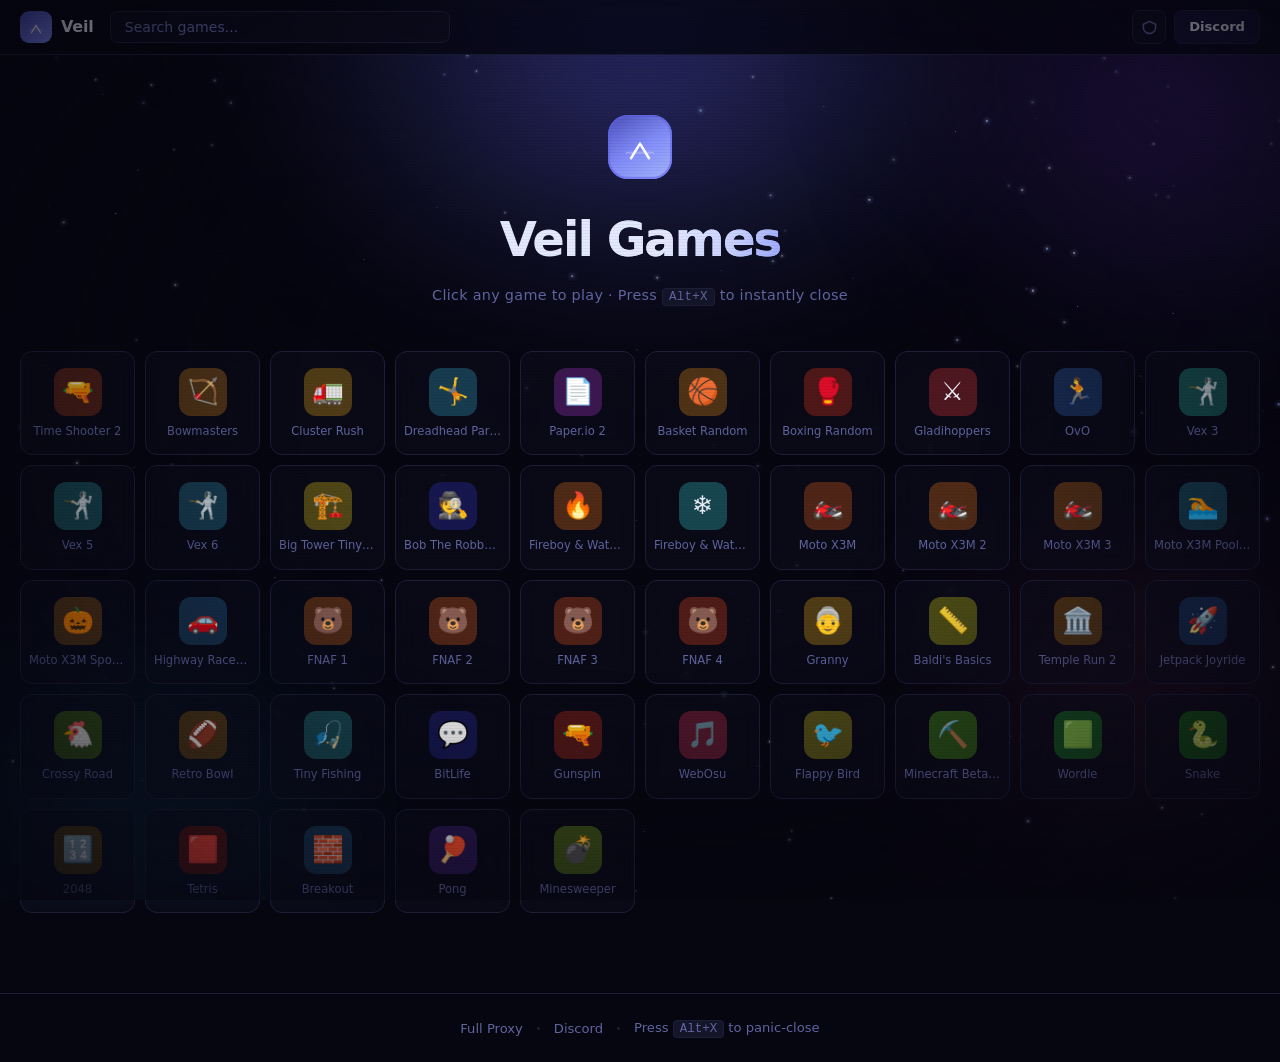
==== index.html @ da3154ef "Redesign UI to match non-static Veil aesthetic - 4-blob animated aurora background replacing simple " ====
<!DOCTYPE html>
<html lang="en">
<head>
  <meta charset="UTF-8" />
  <meta name="viewport" content="width=device-width, initial-scale=1.0" />
  <title>Veil</title>
  <link rel="icon" id="favicon" href="data:image/svg+xml,<svg xmlns='http://www.w3.org/2000/svg' viewBox='0 0 32 32'><rect width='32' height='32' rx='8' fill='%236366f1'/><line x1='4' y1='21' x2='28' y2='21' stroke='rgba(255,255,255,0.3)' stroke-width='1.5' stroke-linecap='round'/><path d='M8 26 L16 13 L24 26' stroke='white' stroke-width='2.2' stroke-linecap='round' stroke-linejoin='round'/></svg>" />
  <link rel="stylesheet" href="style.css" />
</head>
<body>

  <!-- Aurora background -->
  <div class="aurora" aria-hidden="true">
    <div class="aurora-blob b1"></div>
    <div class="aurora-blob b2"></div>
    <div class="aurora-blob b3"></div>
    <div class="aurora-blob b4"></div>
  </div>
  <canvas id="veil-stars" aria-hidden="true"></canvas>
  <div id="cursor-glow" aria-hidden="true"></div>

  <!-- Nav -->
  <nav id="nav">
    <div class="nav-inner">
      <a class="nav-logo" href="#">
        <div class="nav-logo-mark">
          <svg width="18" height="18" viewBox="0 0 32 32" fill="none">
            <line x1="4" y1="21" x2="28" y2="21" stroke="rgba(255,255,255,0.35)" stroke-width="1.5" stroke-linecap="round"/>
            <path d="M8 26 L16 13 L24 26" stroke="white" stroke-width="2.2" stroke-linecap="round" stroke-linejoin="round"/>
          </svg>
        </div>
        <span class="nav-wordmark">Veil</span>
      </a>
      <div class="nav-center">
        <input type="text" id="search" placeholder="Search games..." autocomplete="off" spellcheck="false" />
      </div>
      <div class="nav-right">
        <button class="nav-icon-btn" id="cloakBtn" title="Tab Cloak" aria-label="Tab Cloak">
          <svg width="15" height="15" viewBox="0 0 16 16" fill="none">
            <path d="M8 1.5L1.5 4.5v3.5C1.5 11.5 4.5 14 8 14.5 11.5 14 14.5 11.5 14.5 8V4.5L8 1.5z" stroke="currentColor" stroke-width="1.6" stroke-linejoin="round"/>
          </svg>
        </button>
        <a href="https://discord.gg/NScKEHkd6U" target="_blank" class="btn btn-sm">Discord</a>
      </div>
    </div>
  </nav>

  <!-- Cloak panel -->
  <div class="cloak-panel" id="cloakPanel" style="display:none">
    <div class="cloak-panel-header">
      <span class="cloak-panel-title">Tab Cloak</span>
    </div>
    <div class="cloak-options" id="cloakOptions"></div>
  </div>

  <!-- Hero -->
  <section class="hero">
    <div class="logo-wrap" aria-hidden="true">
      <div class="logo-mark">
        <svg class="logo-svg" viewBox="0 0 32 32" fill="none">
          <line x1="4" y1="21" x2="28" y2="21" stroke="rgba(255,255,255,0.28)" stroke-width="1.5" stroke-linecap="round"/>
          <path d="M8 26 L16 13 L24 26" stroke="white" stroke-width="2.2" stroke-linecap="round" stroke-linejoin="round"/>
        </svg>
      </div>
    </div>
    <h1>Veil <span class="gradient-text">Games</span></h1>
    <p class="subtitle">Click any game to play &middot; Press <kbd>Alt+X</kbd> to instantly close</p>
  </section>

  <!-- Games -->
  <main>
    <div class="game-grid" id="gameGrid"></div>
    <div class="no-results" id="noResults" style="display:none">No games found.</div>
  </main>

  <!-- Footer -->
  <footer class="site-footer">
    <div class="footer-inner">
      <a href="https://veilub.mooo.com" target="_blank">Full Proxy</a>
      <span class="footer-sep"></span>
      <a href="https://discord.gg/NScKEHkd6U" target="_blank">Discord</a>
      <span class="footer-sep"></span>
      <span>Press <kbd>Alt+X</kbd> to panic-close</span>
    </div>
  </footer>

  <!-- Game overlay -->
  <div class="game-overlay" id="gameOverlay">
    <div class="game-bar">
      <span class="game-bar-title" id="gameBarTitle">Game</span>
      <div class="game-bar-actions">
        <button id="fullscreenBtn" title="Fullscreen">
          <svg width="13" height="13" viewBox="0 0 14 14" fill="none">
            <path d="M1 4V1h3M10 1h3v3M13 10v3h-3M4 13H1v-3" stroke="currentColor" stroke-width="1.6" stroke-linecap="round" stroke-linejoin="round"/>
          </svg>
        </button>
        <button id="closeGame" title="Close">
          <svg width="13" height="13" viewBox="0 0 14 14" fill="none">
            <path d="M1 1l12 12M13 1L1 13" stroke="currentColor" stroke-width="1.6" stroke-linecap="round"/>
          </svg>
        </button>
      </div>
    </div>
    <iframe id="gameFrame" sandbox="allow-scripts allow-same-origin allow-forms allow-pointer-lock allow-popups" allowfullscreen></iframe>
  </div>

  <script src="stars.js"></script>
  <script src="app.js"></script>
</body>
</html>
---- style.css ----
@property --border-angle {
  syntax: "<angle>";
  inherits: false;
  initial-value: 0deg;
}

*, *::before, *::after { box-sizing: border-box; margin: 0; padding: 0; }

:root {
  --bg:             #060610;
  --surface:        #0e0e1e;
  --surface2:       #15152a;
  --border:         #1e1e38;
  --text:           #ecedf8;
  --muted:          #6264a0;
  --accent:         #6366f1;
  --accent-light:   #818cf8;
  --accent-lighter: #a5b4fc;
  --aurora-2:       #7c3aed;
  --aurora-3:       #0ea5e9;
  --aurora-4:       #ec4899;
  --radius:         12px;
}

html { height: 100%; }

body {
  min-height: 100%;
  background: var(--bg);
  color: var(--text);
  font-family: ui-rounded, -apple-system, BlinkMacSystemFont, "Segoe UI", system-ui, sans-serif;
  font-size: 16px;
  line-height: 1.5;
  -webkit-font-smoothing: antialiased;
  overflow-x: hidden;
}

/* Cinematic vignette */
body::before {
  content: '';
  position: fixed;
  inset: 0;
  background: radial-gradient(ellipse at 50% 45%, transparent 38%, rgba(6,6,16,0.82) 100%);
  pointer-events: none;
  z-index: 998;
}

/* CRT scanlines */
body::after {
  content: '';
  position: fixed;
  inset: 0;
  background: repeating-linear-gradient(
    0deg,
    rgba(0,0,0,0.045) 0px,
    rgba(0,0,0,0.045) 1px,
    transparent 1px,
    transparent 3px
  );
  pointer-events: none;
  z-index: 999;
}

/* ── Aurora background ── */
.aurora {
  position: fixed;
  inset: 0;
  overflow: hidden;
  pointer-events: none;
  z-index: -1;
}

.aurora-blob { position: absolute; border-radius: 50%; filter: blur(90px); }

.b1 {
  width: 820px; height: 660px;
  background: radial-gradient(ellipse, color-mix(in srgb, var(--accent) 58%, transparent) 0%, transparent 65%);
  top: -340px; left: calc(50% - 410px);
  animation: blob1 22s ease-in-out infinite;
}
.b2 {
  width: 620px; height: 500px;
  background: radial-gradient(ellipse, color-mix(in srgb, var(--aurora-2) 42%, transparent) 0%, transparent 65%);
  top: -170px; right: -230px;
  animation: blob2 30s ease-in-out infinite;
}
.b3 {
  width: 520px; height: 420px;
  background: radial-gradient(ellipse, color-mix(in srgb, var(--aurora-3) 26%, transparent) 0%, transparent 65%);
  bottom: -150px; left: -130px;
  animation: blob3 25s ease-in-out infinite;
}
.b4 {
  width: 450px; height: 340px;
  background: radial-gradient(ellipse, color-mix(in srgb, var(--aurora-4) 20%, transparent) 0%, transparent 65%);
  bottom: 5%; right: -90px;
  animation: blob4 19s ease-in-out infinite;
}

@keyframes blob1 {
  0%,100% { transform: translate(  0px,   0px) scale(1.00); }
  25%      { transform: translate(-50px,  65px) scale(1.07); }
  50%      { transform: translate( 65px,  20px) scale(0.95); }
  75%      { transform: translate(-28px, -52px) scale(1.05); }
}
@keyframes blob2 {
  0%,100% { transform: translate(  0px,   0px) scale(1.00); }
  33%      { transform: translate(-72px,  58px) scale(1.10); }
  66%      { transform: translate( 38px, -62px) scale(0.92); }
}
@keyframes blob3 {
  0%,100% { transform: translate(  0px,   0px) scale(1.00); }
  40%      { transform: translate( 62px, -52px) scale(1.14); }
  80%      { transform: translate(-42px,  38px) scale(0.89); }
}
@keyframes blob4 {
  0%,100% { transform: translate(  0px,   0px) scale(1.00); }
  30%      { transform: translate(-52px, -45px) scale(1.11); }
  70%      { transform: translate( 42px,  52px) scale(0.91); }
}

#veil-stars {
  position: fixed;
  inset: 0;
  pointer-events: none;
  z-index: 0;
}

#cursor-glow {
  position: fixed;
  width: 460px; height: 460px;
  margin-left: -230px; margin-top: -230px;
  border-radius: 50%;
  background: radial-gradient(
    circle,
    color-mix(in srgb, var(--accent) 20%, transparent) 0%,
    color-mix(in srgb, var(--accent) 8%,  transparent) 40%,
    transparent 65%
  );
  pointer-events: none;
  z-index: 2;
  will-change: left, top;
}

/* ── Nav ── */
nav {
  position: sticky;
  top: 0;
  z-index: 200;
  border-bottom: 1px solid var(--border);
  background: rgba(6, 6, 16, 0.80);
  backdrop-filter: blur(20px) saturate(1.4);
  -webkit-backdrop-filter: blur(20px) saturate(1.4);
}

.nav-inner {
  max-width: 1280px;
  margin: 0 auto;
  padding: 0 20px;
  height: 54px;
  display: flex;
  align-items: center;
  gap: 16px;
}

.nav-logo {
  display: flex;
  align-items: center;
  gap: 9px;
  text-decoration: none;
  flex-shrink: 0;
}

.nav-logo-mark {
  width: 32px; height: 32px;
  border-radius: 9px;
  background: linear-gradient(145deg, color-mix(in srgb, var(--accent) 80%, black), var(--accent-light));
  display: flex;
  align-items: center;
  justify-content: center;
  flex-shrink: 0;
}

.nav-wordmark {
  font-size: 1rem;
  font-weight: 700;
  letter-spacing: -0.01em;
  color: var(--text);
}

.nav-center { flex: 1; }

#search {
  width: 100%;
  max-width: 340px;
  background: rgba(14, 14, 30, 0.60);
  border: 1px solid var(--border);
  border-radius: 8px;
  padding: 7px 14px;
  color: var(--text);
  font-size: 0.88rem;
  font-family: inherit;
  outline: none;
  transition: border-color 0.2s, box-shadow 0.2s;
}

#search:focus {
  border-color: color-mix(in srgb, var(--accent) 50%, transparent);
  box-shadow: 0 0 0 3px color-mix(in srgb, var(--accent) 12%, transparent);
}

#search::placeholder { color: var(--muted); }

.nav-right {
  display: flex;
  align-items: center;
  gap: 8px;
}

/* ── Buttons ── */
.btn {
  display: inline-flex;
  align-items: center;
  gap: 6px;
  padding: 7px 16px;
  border-radius: 8px;
  font-size: 0.85rem;
  font-weight: 600;
  text-decoration: none;
  transition: background 0.2s, border-color 0.2s;
  cursor: pointer;
  background: rgba(99, 102, 241, 0.10);
  color: var(--text);
  border: 1px solid var(--border);
  font-family: inherit;
}

.btn:hover {
  background: rgba(99, 102, 241, 0.20);
  border-color: color-mix(in srgb, var(--accent) 35%, transparent);
}

.btn-sm { padding: 6px 14px; font-size: 0.82rem; }

.nav-icon-btn {
  width: 34px; height: 34px;
  border-radius: 8px;
  background: rgba(14, 14, 30, 0.60);
  border: 1px solid var(--border);
  color: var(--muted);
  display: flex;
  align-items: center;
  justify-content: center;
  cursor: pointer;
  transition: color 0.15s, background 0.15s, border-color 0.15s;
}

.nav-icon-btn:hover {
  color: var(--text);
  background: rgba(99, 102, 241, 0.15);
  border-color: color-mix(in srgb, var(--accent) 35%, transparent);
}

/* ── Cloak panel ── */
.cloak-panel {
  position: fixed;
  top: 62px;
  right: 20px;
  z-index: 300;
  background: rgba(12, 12, 26, 0.97);
  border: 1px solid var(--border);
  border-radius: var(--radius);
  width: 240px;
  box-shadow: 0 16px 48px rgba(0,0,0,0.6), 0 0 0 1px rgba(255,255,255,0.04);
  backdrop-filter: blur(24px) saturate(1.4);
  -webkit-backdrop-filter: blur(24px) saturate(1.4);
  overflow: hidden;
}

.cloak-panel-header {
  padding: 12px 14px 10px;
  border-bottom: 1px solid var(--border);
}

.cloak-panel-title {
  font-size: 0.72rem;
  font-weight: 600;
  color: var(--muted);
  text-transform: uppercase;
  letter-spacing: 0.07em;
}

.cloak-options {
  display: flex;
  flex-direction: column;
  padding: 6px;
}

.cloak-opt {
  padding: 9px 10px;
  border-radius: 8px;
  cursor: pointer;
  font-size: 0.875rem;
  transition: background 0.12s;
  color: var(--text);
}

.cloak-opt:hover { background: rgba(255, 255, 255, 0.06); }

.cloak-opt.active {
  background: color-mix(in srgb, var(--accent) 14%, transparent);
  color: var(--accent-lighter);
}

/* ── Hero ── */
.hero {
  display: flex;
  flex-direction: column;
  align-items: center;
  text-align: center;
  padding: 60px 20px 44px;
  position: relative;
  z-index: 1;
}

.logo-wrap {
  position: relative;
  margin-bottom: 1.5rem;
  animation: logo-float 5s ease-in-out 1.2s infinite;
}

.logo-wrap::before,
.logo-wrap::after {
  content: '';
  position: absolute;
  inset: 0;
  border-radius: 20px;
  border: 2px solid rgba(99, 102, 241, 0.60);
  pointer-events: none;
  animation: ring-pulse 3s ease-out infinite;
}
.logo-wrap::after { animation-delay: 1.5s; }

@keyframes ring-pulse {
  0%   { transform: scale(1.0); opacity: 0.70; }
  75%  { transform: scale(3.2); opacity: 0.00; }
  100% { transform: scale(3.2); opacity: 0.00; }
}

.logo-mark {
  position: relative;
  z-index: 0;
  width: 64px; height: 64px;
  border-radius: 20px;
  background: linear-gradient(145deg, color-mix(in srgb, var(--accent) 80%, black), var(--accent-light), var(--accent-lighter));
  display: flex;
  align-items: center;
  justify-content: center;
  animation: logo-glow 4s ease-in-out 0.7s infinite, morph 9s ease-in-out 0.7s infinite;
}

.logo-svg { width: 36px; height: 36px; }

@keyframes morph {
  0%,100% { border-radius: 20px 28px 22px 16px / 16px 22px 28px 20px; }
  25%      { border-radius: 28px 16px 28px 24px / 24px 28px 18px 26px; }
  50%      { border-radius: 18px 26px 16px 28px / 28px 16px 26px 18px; }
  75%      { border-radius: 26px 18px 24px 22px / 22px 24px 20px 24px; }
}

@keyframes logo-float {
  0%,100% { transform: translateY(  0px); }
  50%      { transform: translateY(-9px); }
}

@keyframes logo-glow {
  0%,100% {
    box-shadow:
      0 0 0 1px color-mix(in srgb, var(--accent) 30%, transparent),
      0 0 48px  color-mix(in srgb, var(--accent) 55%, transparent),
      0 0 110px color-mix(in srgb, var(--accent) 22%, transparent);
  }
  50% {
    box-shadow:
      0 0 0 1px color-mix(in srgb, var(--accent) 55%, transparent),
      0 0 68px  color-mix(in srgb, var(--accent) 80%, transparent),
      0 0 140px color-mix(in srgb, var(--accent) 38%, transparent);
  }
}

.hero h1 {
  font-size: clamp(2rem, 5vw, 3rem);
  font-weight: 700;
  letter-spacing: -0.04em;
  background: linear-gradient(
    110deg,
    color-mix(in srgb, var(--accent-lighter) 30%, white) 15%,
    color-mix(in srgb, var(--accent-lighter) 60%, white) 30%,
    var(--accent-light) 50%,
    color-mix(in srgb, var(--accent-lighter) 60%, white) 70%,
    color-mix(in srgb, var(--accent-lighter) 30%, white) 85%
  );
  background-size: 250% auto;
  -webkit-background-clip: text;
  -webkit-text-fill-color: transparent;
  background-clip: text;
  animation: gradient-shimmer 5s linear 1s infinite;
  margin-bottom: 10px;
}

@keyframes gradient-shimmer { to { background-position: 250% center; } }

.gradient-text {
  background: inherit;
  -webkit-background-clip: inherit;
  background-clip: inherit;
  -webkit-text-fill-color: inherit;
}

.subtitle {
  color: var(--muted);
  font-size: 0.9rem;
  letter-spacing: 0.02em;
}

kbd {
  background: var(--surface2);
  border: 1px solid var(--border);
  border-radius: 4px;
  padding: 1px 6px;
  font-size: 0.78rem;
  font-family: monospace;
}

/* ── Game grid ── */
main {
  max-width: 1280px;
  margin: 0 auto;
  padding: 0 20px 80px;
  position: relative;
  z-index: 1;
}

.game-grid {
  display: grid;
  grid-template-columns: repeat(auto-fill, minmax(110px, 1fr));
  gap: 10px;
}

.game-tile {
  display: flex;
  flex-direction: column;
  align-items: center;
  gap: 0.45rem;
  padding: 16px 8px 14px;
  border-radius: var(--radius);
  border: 1px solid var(--border);
  background: rgba(14, 14, 30, 0.50);
  cursor: pointer;
  transition: background 0.15s, border-color 0.15s, transform 0.15s;
  backdrop-filter: blur(10px);
  -webkit-backdrop-filter: blur(10px);
  text-align: center;
}

.game-tile:hover {
  background: color-mix(in srgb, var(--accent) 10%, transparent);
  border-color: color-mix(in srgb, var(--accent) 30%, transparent);
  transform: translateY(-2px);
}

.game-tile:active { transform: translateY(0); }

.game-thumb {
  width: 48px; height: 48px;
  border-radius: 12px;
  display: flex;
  align-items: center;
  justify-content: center;
  font-size: 1.6rem;
  line-height: 1;
  flex-shrink: 0;
}

.game-label {
  font-size: 0.72rem;
  color: var(--muted);
  white-space: nowrap;
  overflow: hidden;
  text-overflow: ellipsis;
  width: 100%;
  text-align: center;
}

.no-results {
  text-align: center;
  color: var(--muted);
  padding: 60px 0;
  font-size: 0.95rem;
}

/* ── Footer ── */
.site-footer {
  border-top: 1px solid var(--border);
  padding: 24px 20px;
  position: relative;
  z-index: 1;
  background: rgba(6, 6, 16, 0.5);
}

.footer-inner {
  max-width: 1280px;
  margin: 0 auto;
  display: flex;
  align-items: center;
  gap: 14px;
  justify-content: center;
  font-size: 0.82rem;
  color: var(--muted);
}

.footer-inner a {
  color: var(--muted);
  text-decoration: none;
  transition: color 0.15s;
}
.footer-inner a:hover { color: var(--accent-lighter); }

.footer-sep {
  width: 3px; height: 3px;
  border-radius: 50%;
  background: var(--border);
  flex-shrink: 0;
}

/* ── Game overlay ── */
.game-overlay {
  position: fixed;
  inset: 0;
  z-index: 500;
  display: none;
  flex-direction: column;
  background: #000;
}

.game-overlay.open { display: flex; }

.game-bar {
  height: 46px;
  background: var(--surface);
  border-bottom: 1px solid var(--border);
  display: flex;
  align-items: center;
  justify-content: space-between;
  padding: 0 14px;
  flex-shrink: 0;
}

.game-bar-title {
  font-size: 0.875rem;
  font-weight: 600;
  color: var(--muted);
}

.game-bar-actions { display: flex; gap: 6px; }

.game-bar-actions button {
  background: var(--surface2);
  border: 1px solid var(--border);
  color: var(--muted);
  width: 32px; height: 32px;
  border-radius: 7px;
  cursor: pointer;
  display: flex;
  align-items: center;
  justify-content: center;
  transition: color 0.15s, background 0.15s, border-color 0.15s;
}

.game-bar-actions button:hover {
  color: var(--text);
  background: rgba(99, 102, 241, 0.18);
  border-color: color-mix(in srgb, var(--accent) 35%, transparent);
}

#gameFrame {
  flex: 1;
  border: none;
  width: 100%;
  background: #000;
}

/* ── Responsive ── */
@media (max-width: 600px) {
  .game-grid { grid-template-columns: repeat(auto-fill, minmax(88px, 1fr)); }
  .hero { padding: 44px 16px 32px; }
  .nav-wordmark { display: none; }
}
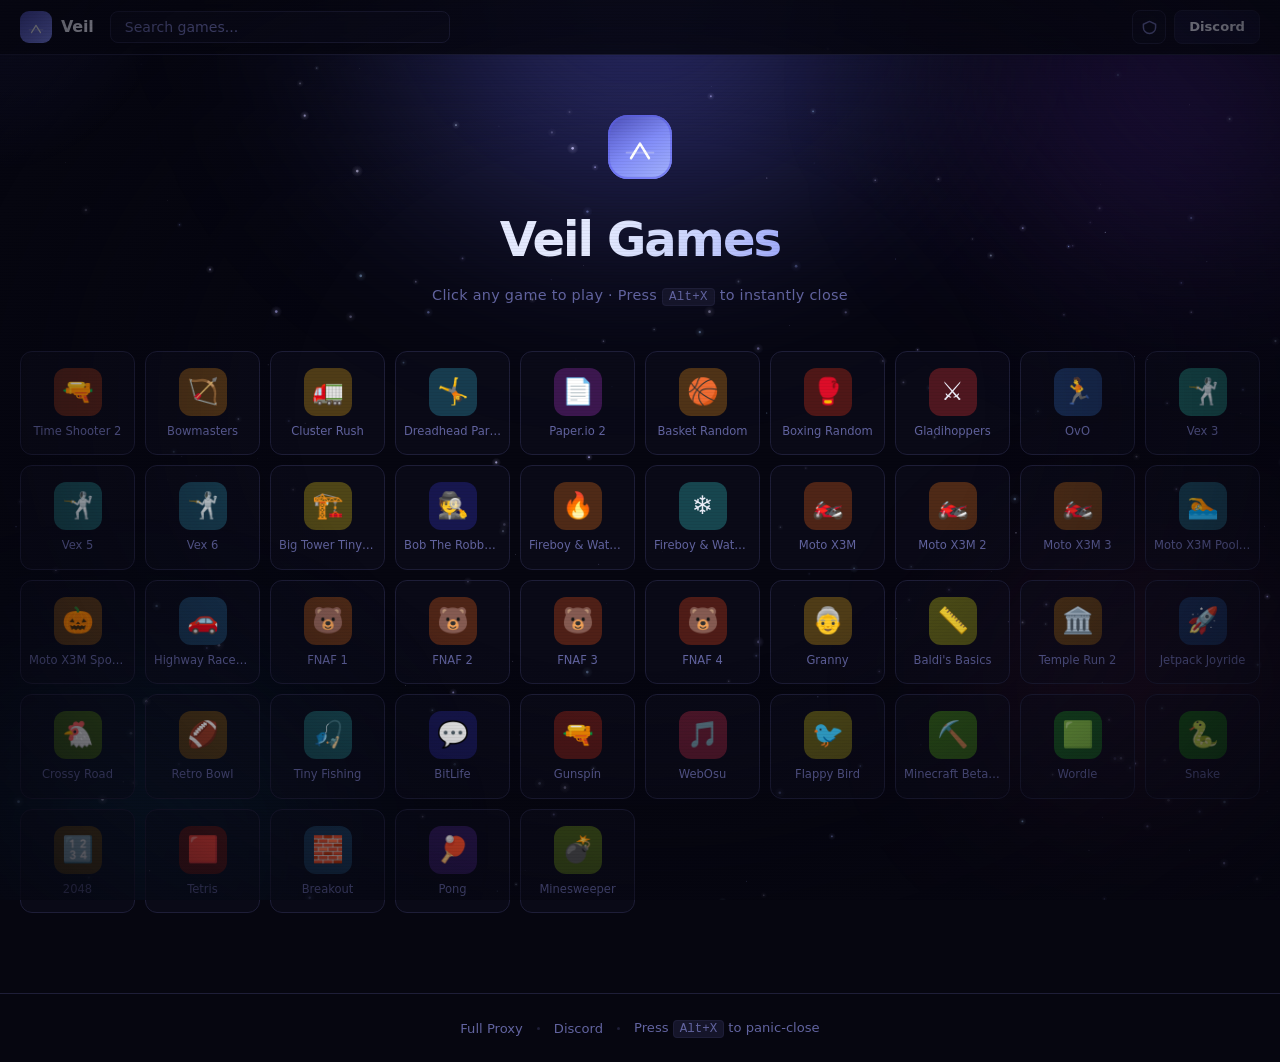
==== commit 1e08e87a: "Fix CSS rendering: replace color-mix() with rgba() values color-mix() requires Chrome 111+/Firefox 1" ====
--- a/index.html
+++ b/index.html
@@ -63,7 +63,7 @@
         </svg>
       </div>
     </div>
-    <h1>Veil <span class="gradient-text">Games</span></h1>
+    <h1>Veil Games</h1>
     <p class="subtitle">Click any game to play &middot; Press <kbd>Alt+X</kbd> to instantly close</p>
   </section>
 
--- a/style.css
+++ b/style.css
@@ -1,9 +1,3 @@
-@property --border-angle {
-  syntax: "<angle>";
-  inherits: false;
-  initial-value: 0deg;
-}
-
 *, *::before, *::after { box-sizing: border-box; margin: 0; padding: 0; }
 
 :root {
@@ -16,9 +10,6 @@
   --accent:         #6366f1;
   --accent-light:   #818cf8;
   --accent-lighter: #a5b4fc;
-  --aurora-2:       #7c3aed;
-  --aurora-3:       #0ea5e9;
-  --aurora-4:       #ec4899;
   --radius:         12px;
 }
 
@@ -74,25 +65,25 @@
 
 .b1 {
   width: 820px; height: 660px;
-  background: radial-gradient(ellipse, color-mix(in srgb, var(--accent) 58%, transparent) 0%, transparent 65%);
+  background: radial-gradient(ellipse, rgba(99,102,241,0.58) 0%, transparent 65%);
   top: -340px; left: calc(50% - 410px);
   animation: blob1 22s ease-in-out infinite;
 }
 .b2 {
   width: 620px; height: 500px;
-  background: radial-gradient(ellipse, color-mix(in srgb, var(--aurora-2) 42%, transparent) 0%, transparent 65%);
+  background: radial-gradient(ellipse, rgba(124,58,237,0.42) 0%, transparent 65%);
   top: -170px; right: -230px;
   animation: blob2 30s ease-in-out infinite;
 }
 .b3 {
   width: 520px; height: 420px;
-  background: radial-gradient(ellipse, color-mix(in srgb, var(--aurora-3) 26%, transparent) 0%, transparent 65%);
+  background: radial-gradient(ellipse, rgba(14,165,233,0.26) 0%, transparent 65%);
   bottom: -150px; left: -130px;
   animation: blob3 25s ease-in-out infinite;
 }
 .b4 {
   width: 450px; height: 340px;
-  background: radial-gradient(ellipse, color-mix(in srgb, var(--aurora-4) 20%, transparent) 0%, transparent 65%);
+  background: radial-gradient(ellipse, rgba(236,72,153,0.20) 0%, transparent 65%);
   bottom: 5%; right: -90px;
   animation: blob4 19s ease-in-out infinite;
 }
@@ -133,8 +124,8 @@
   border-radius: 50%;
   background: radial-gradient(
     circle,
-    color-mix(in srgb, var(--accent) 20%, transparent) 0%,
-    color-mix(in srgb, var(--accent) 8%,  transparent) 40%,
+    rgba(99,102,241,0.20) 0%,
+    rgba(99,102,241,0.08) 40%,
     transparent 65%
   );
   pointer-events: none;
@@ -148,9 +139,9 @@
   top: 0;
   z-index: 200;
   border-bottom: 1px solid var(--border);
-  background: rgba(6, 6, 16, 0.80);
-  backdrop-filter: blur(20px) saturate(1.4);
-  -webkit-backdrop-filter: blur(20px) saturate(1.4);
+  background: rgba(6, 6, 16, 0.85);
+  backdrop-filter: blur(20px);
+  -webkit-backdrop-filter: blur(20px);
 }
 
 .nav-inner {
@@ -174,7 +165,7 @@
 .nav-logo-mark {
   width: 32px; height: 32px;
   border-radius: 9px;
-  background: linear-gradient(145deg, color-mix(in srgb, var(--accent) 80%, black), var(--accent-light));
+  background: linear-gradient(145deg, #4f52c1, var(--accent-light));
   display: flex;
   align-items: center;
   justify-content: center;
@@ -205,8 +196,8 @@
 }
 
 #search:focus {
-  border-color: color-mix(in srgb, var(--accent) 50%, transparent);
-  box-shadow: 0 0 0 3px color-mix(in srgb, var(--accent) 12%, transparent);
+  border-color: rgba(99,102,241,0.50);
+  box-shadow: 0 0 0 3px rgba(99,102,241,0.12);
 }
 
 #search::placeholder { color: var(--muted); }
@@ -229,15 +220,15 @@
   text-decoration: none;
   transition: background 0.2s, border-color 0.2s;
   cursor: pointer;
-  background: rgba(99, 102, 241, 0.10);
+  background: rgba(99,102,241,0.10);
   color: var(--text);
   border: 1px solid var(--border);
   font-family: inherit;
 }
 
 .btn:hover {
-  background: rgba(99, 102, 241, 0.20);
-  border-color: color-mix(in srgb, var(--accent) 35%, transparent);
+  background: rgba(99,102,241,0.20);
+  border-color: rgba(99,102,241,0.35);
 }
 
 .btn-sm { padding: 6px 14px; font-size: 0.82rem; }
@@ -257,8 +248,8 @@
 
 .nav-icon-btn:hover {
   color: var(--text);
-  background: rgba(99, 102, 241, 0.15);
-  border-color: color-mix(in srgb, var(--accent) 35%, transparent);
+  background: rgba(99,102,241,0.15);
+  border-color: rgba(99,102,241,0.35);
 }
 
 /* ── Cloak panel ── */
@@ -272,8 +263,8 @@
   border-radius: var(--radius);
   width: 240px;
   box-shadow: 0 16px 48px rgba(0,0,0,0.6), 0 0 0 1px rgba(255,255,255,0.04);
-  backdrop-filter: blur(24px) saturate(1.4);
-  -webkit-backdrop-filter: blur(24px) saturate(1.4);
+  backdrop-filter: blur(24px);
+  -webkit-backdrop-filter: blur(24px);
   overflow: hidden;
 }
 
@@ -305,10 +296,10 @@
   color: var(--text);
 }
 
-.cloak-opt:hover { background: rgba(255, 255, 255, 0.06); }
+.cloak-opt:hover { background: rgba(255,255,255,0.06); }
 
 .cloak-opt.active {
-  background: color-mix(in srgb, var(--accent) 14%, transparent);
+  background: rgba(99,102,241,0.14);
   color: var(--accent-lighter);
 }
 
@@ -335,7 +326,7 @@
   position: absolute;
   inset: 0;
   border-radius: 20px;
-  border: 2px solid rgba(99, 102, 241, 0.60);
+  border: 2px solid rgba(99,102,241,0.60);
   pointer-events: none;
   animation: ring-pulse 3s ease-out infinite;
 }
@@ -352,7 +343,7 @@
   z-index: 0;
   width: 64px; height: 64px;
   border-radius: 20px;
-  background: linear-gradient(145deg, color-mix(in srgb, var(--accent) 80%, black), var(--accent-light), var(--accent-lighter));
+  background: linear-gradient(145deg, #4f52c1, var(--accent-light), var(--accent-lighter));
   display: flex;
   align-items: center;
   justify-content: center;
@@ -376,15 +367,15 @@
 @keyframes logo-glow {
   0%,100% {
     box-shadow:
-      0 0 0 1px color-mix(in srgb, var(--accent) 30%, transparent),
-      0 0 48px  color-mix(in srgb, var(--accent) 55%, transparent),
-      0 0 110px color-mix(in srgb, var(--accent) 22%, transparent);
+      0 0 0 1px rgba(99,102,241,0.30),
+      0 0 48px  rgba(99,102,241,0.55),
+      0 0 110px rgba(99,102,241,0.22);
   }
   50% {
     box-shadow:
-      0 0 0 1px color-mix(in srgb, var(--accent) 55%, transparent),
-      0 0 68px  color-mix(in srgb, var(--accent) 80%, transparent),
-      0 0 140px color-mix(in srgb, var(--accent) 38%, transparent);
+      0 0 0 1px rgba(99,102,241,0.55),
+      0 0 68px  rgba(99,102,241,0.80),
+      0 0 140px rgba(99,102,241,0.38);
   }
 }
 
@@ -394,11 +385,11 @@
   letter-spacing: -0.04em;
   background: linear-gradient(
     110deg,
-    color-mix(in srgb, var(--accent-lighter) 30%, white) 15%,
-    color-mix(in srgb, var(--accent-lighter) 60%, white) 30%,
+    #e4e9fe 15%,
+    #c9d2fd 30%,
     var(--accent-light) 50%,
-    color-mix(in srgb, var(--accent-lighter) 60%, white) 70%,
-    color-mix(in srgb, var(--accent-lighter) 30%, white) 85%
+    #c9d2fd 70%,
+    #e4e9fe 85%
   );
   background-size: 250% auto;
   -webkit-background-clip: text;
@@ -410,13 +401,6 @@
 
 @keyframes gradient-shimmer { to { background-position: 250% center; } }
 
-.gradient-text {
-  background: inherit;
-  -webkit-background-clip: inherit;
-  background-clip: inherit;
-  -webkit-text-fill-color: inherit;
-}
-
 .subtitle {
   color: var(--muted);
   font-size: 0.9rem;
@@ -458,14 +442,12 @@
   background: rgba(14, 14, 30, 0.50);
   cursor: pointer;
   transition: background 0.15s, border-color 0.15s, transform 0.15s;
-  backdrop-filter: blur(10px);
-  -webkit-backdrop-filter: blur(10px);
   text-align: center;
 }
 
 .game-tile:hover {
-  background: color-mix(in srgb, var(--accent) 10%, transparent);
-  border-color: color-mix(in srgb, var(--accent) 30%, transparent);
+  background: rgba(99,102,241,0.10);
+  border-color: rgba(99,102,241,0.30);
   transform: translateY(-2px);
 }
 
@@ -579,8 +561,8 @@
 
 .game-bar-actions button:hover {
   color: var(--text);
-  background: rgba(99, 102, 241, 0.18);
-  border-color: color-mix(in srgb, var(--accent) 35%, transparent);
+  background: rgba(99,102,241,0.18);
+  border-color: rgba(99,102,241,0.35);
 }
 
 #gameFrame {
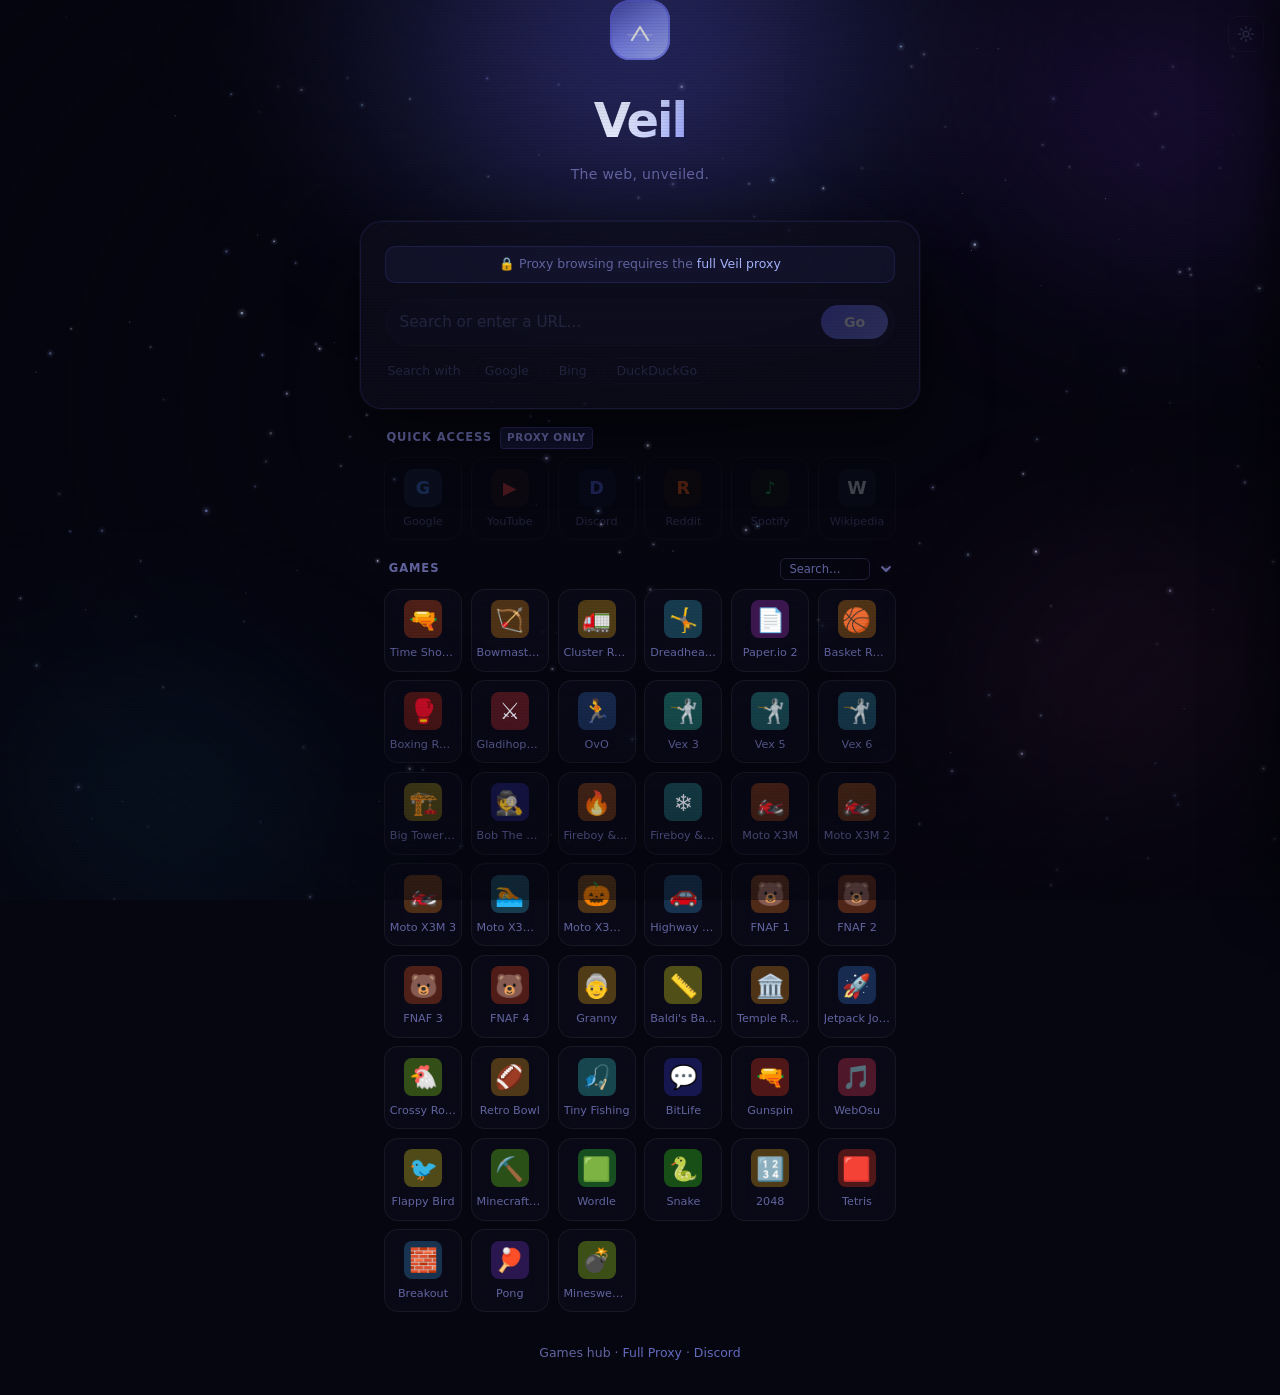
==== commit 13e0dc4d: "Rewrite UI to match full proxy with proxy features greyed out - Restructure index.html to mirror ful" ====
--- a/index.html
+++ b/index.html
@@ -4,7 +4,7 @@
   <meta charset="UTF-8" />
   <meta name="viewport" content="width=device-width, initial-scale=1.0" />
   <title>Veil</title>
-  <link rel="icon" id="favicon" href="data:image/svg+xml,<svg xmlns='http://www.w3.org/2000/svg' viewBox='0 0 32 32'><rect width='32' height='32' rx='8' fill='%236366f1'/><line x1='4' y1='21' x2='28' y2='21' stroke='rgba(255,255,255,0.3)' stroke-width='1.5' stroke-linecap='round'/><path d='M8 26 L16 13 L24 26' stroke='white' stroke-width='2.2' stroke-linecap='round' stroke-linejoin='round'/></svg>" />
+  <link rel="icon" id="favicon" href="data:image/svg+xml,%3Csvg xmlns='http://www.w3.org/2000/svg' viewBox='0 0 32 32'%3E%3Crect width='32' height='32' rx='8' fill='%236366f1'/%3E%3Cline x1='4' y1='21' x2='28' y2='21' stroke='rgba(255,255,255,0.3)' stroke-width='1.5' stroke-linecap='round'/%3E%3Cpath d='M8 26 L16 13 L24 26' stroke='white' stroke-width='2.2' stroke-linecap='round' stroke-linejoin='round'/%3E%3C/svg%3E" />
   <link rel="stylesheet" href="style.css" />
 </head>
 <body>
@@ -19,70 +19,177 @@
   <canvas id="veil-stars" aria-hidden="true"></canvas>
   <div id="cursor-glow" aria-hidden="true"></div>
 
-  <!-- Nav -->
-  <nav id="nav">
-    <div class="nav-inner">
-      <a class="nav-logo" href="#">
-        <div class="nav-logo-mark">
-          <svg width="18" height="18" viewBox="0 0 32 32" fill="none">
-            <line x1="4" y1="21" x2="28" y2="21" stroke="rgba(255,255,255,0.35)" stroke-width="1.5" stroke-linecap="round"/>
+  <!-- Home screen -->
+  <div class="home">
+
+    <!-- Settings gear -->
+    <button class="settings-gear" id="btn-settings" title="Settings" aria-label="Open settings">
+      <svg width="18" height="18" viewBox="0 0 18 18" fill="none">
+        <circle cx="9" cy="9" r="2.8" stroke="currentColor" stroke-width="1.6"/>
+        <path d="M9 1.5v2M9 14.5v2M1.5 9h2M14.5 9h2M3.9 3.9l1.4 1.4M12.7 12.7l1.4 1.4M3.9 14.1l1.4-1.4M12.7 5.3l1.4-1.4"
+              stroke="currentColor" stroke-width="1.6" stroke-linecap="round"/>
+      </svg>
+    </button>
+
+    <!-- Header -->
+    <header>
+      <div class="logo-wrap" aria-hidden="true">
+        <div class="logo-mark">
+          <svg class="logo-svg" viewBox="0 0 32 32" fill="none">
+            <line x1="4" y1="21" x2="28" y2="21" stroke="rgba(255,255,255,0.28)" stroke-width="1.5" stroke-linecap="round"/>
             <path d="M8 26 L16 13 L24 26" stroke="white" stroke-width="2.2" stroke-linecap="round" stroke-linejoin="round"/>
           </svg>
         </div>
-        <span class="nav-wordmark">Veil</span>
-      </a>
-      <div class="nav-center">
-        <input type="text" id="search" placeholder="Search games..." autocomplete="off" spellcheck="false" />
-      </div>
-      <div class="nav-right">
-        <button class="nav-icon-btn" id="cloakBtn" title="Tab Cloak" aria-label="Tab Cloak">
-          <svg width="15" height="15" viewBox="0 0 16 16" fill="none">
-            <path d="M8 1.5L1.5 4.5v3.5C1.5 11.5 4.5 14 8 14.5 11.5 14 14.5 11.5 14.5 8V4.5L8 1.5z" stroke="currentColor" stroke-width="1.6" stroke-linejoin="round"/>
-          </svg>
-        </button>
-        <a href="https://discord.gg/NScKEHkd6U" target="_blank" class="btn btn-sm">Discord</a>
-      </div>
+      </div>
+      <h1>Veil</h1>
+      <p class="subtitle">The web, unveiled.</p>
+    </header>
+
+    <!-- Search card — proxy features disabled -->
+    <main>
+      <div class="proxy-notice">
+        🔒 Proxy browsing requires the
+        <a href="https://veilub.mooo.com" target="_blank">full Veil proxy</a>
+      </div>
+
+      <div class="proxy-disabled" aria-hidden="true">
+        <div class="search-bar">
+          <input type="text" placeholder="Search or enter a URL..." disabled tabindex="-1" />
+          <button disabled tabindex="-1">Go</button>
+        </div>
+        <div class="engine-row">
+          <span class="engine-label">Search with</span>
+          <div class="engine-chips">
+            <label class="chip"><input type="radio" disabled /><span>Google</span></label>
+            <label class="chip"><input type="radio" disabled /><span>Bing</span></label>
+            <label class="chip"><input type="radio" disabled /><span>DuckDuckGo</span></label>
+          </div>
+        </div>
+      </div>
+    </main>
+
+    <!-- Quick access — disabled -->
+    <section class="quick-links">
+      <div class="ql-label">Quick Access <span class="proxy-tag">Proxy only</span></div>
+      <div class="ql-grid proxy-disabled" aria-hidden="true">
+        <div class="ql-tile"><div class="ql-tile-icon" style="background:#1a2740;color:#4285f4;font-size:1.1rem;font-weight:700;">G</div><div class="ql-tile-name">Google</div></div>
+        <div class="ql-tile"><div class="ql-tile-icon" style="background:#1f1215;color:#ef4444;font-size:1.1rem;font-weight:700;">▶</div><div class="ql-tile-name">YouTube</div></div>
+        <div class="ql-tile"><div class="ql-tile-icon" style="background:#0e1628;color:#5865f2;font-size:1.1rem;font-weight:700;">D</div><div class="ql-tile-name">Discord</div></div>
+        <div class="ql-tile"><div class="ql-tile-icon" style="background:#1a1208;color:#ff6314;font-size:1.1rem;font-weight:700;">R</div><div class="ql-tile-name">Reddit</div></div>
+        <div class="ql-tile"><div class="ql-tile-icon" style="background:#121212;color:#1db954;font-size:1.1rem;font-weight:700;">♪</div><div class="ql-tile-name">Spotify</div></div>
+        <div class="ql-tile"><div class="ql-tile-icon" style="background:#111827;color:#e2e2f0;font-size:1.1rem;font-weight:700;">W</div><div class="ql-tile-name">Wikipedia</div></div>
+      </div>
+    </section>
+
+    <!-- Games section — fully active -->
+    <section class="games-section" id="games-section">
+      <div class="gs-header">
+        <div class="ql-label" style="margin:0">Games</div>
+        <div class="gs-header-right">
+          <input type="text" id="gs-search" class="gs-search" placeholder="Search…" autocomplete="off" spellcheck="false" />
+          <button class="gs-icon-btn gs-toggle" id="gs-toggle" title="Collapse games">
+            <svg width="12" height="12" viewBox="0 0 12 12" fill="none">
+              <path d="M2 4L6 8L10 4" stroke="currentColor" stroke-width="1.8" stroke-linecap="round" stroke-linejoin="round"/>
+            </svg>
+          </button>
+        </div>
+      </div>
+      <div class="gs-grid" id="gs-grid"></div>
+      <div class="gs-no-results" id="gs-no-results" style="display:none">No games found.</div>
+    </section>
+
+    <footer>
+      <p>Games hub &middot; <a href="https://veilub.mooo.com" target="_blank">Full Proxy</a> &middot; <a href="https://discord.gg/NScKEHkd6U" target="_blank">Discord</a></p>
+    </footer>
+
+  </div><!-- .home -->
+
+  <!-- Settings overlay + panel -->
+  <div id="settings-overlay" aria-hidden="true"></div>
+  <div id="settings-panel" role="dialog" aria-label="Settings" aria-hidden="true">
+    <div class="settings-header">
+      <span class="settings-title">Settings</span>
+      <button class="settings-close" id="btn-settings-close" aria-label="Close">&times;</button>
     </div>
-  </nav>
-
-  <!-- Cloak panel -->
-  <div class="cloak-panel" id="cloakPanel" style="display:none">
-    <div class="cloak-panel-header">
-      <span class="cloak-panel-title">Tab Cloak</span>
+    <div class="settings-body">
+
+      <!-- Tab Cloak -->
+      <section class="settings-section">
+        <div class="settings-section-title">Tab Cloak</div>
+        <p class="settings-section-desc">Disguise this tab from onlookers.</p>
+        <div class="settings-row">
+          <label class="settings-label" for="cloak-preset">Preset</label>
+          <select id="cloak-preset" class="settings-select">
+            <option value="none">None (Veil)</option>
+            <option value="classroom">Google Classroom</option>
+            <option value="docs">Google Docs</option>
+            <option value="slides">Google Slides</option>
+            <option value="khan">Khan Academy</option>
+            <option value="desmos">Desmos</option>
+          </select>
+        </div>
+      </section>
+
+      <!-- Panic Key -->
+      <section class="settings-section">
+        <div class="settings-section-title">Panic Key</div>
+        <p class="settings-section-desc">Press <kbd>Alt+X</kbd> to instantly redirect away.</p>
+        <div class="settings-row">
+          <label class="settings-label" for="panic-url">Navigate to</label>
+          <select id="panic-url" class="settings-select">
+            <option value="classroom">Google Classroom</option>
+            <option value="google">Google</option>
+            <option value="desmos">Desmos</option>
+            <option value="gmail">Gmail</option>
+            <option value="khan">Khan Academy</option>
+          </select>
+        </div>
+      </section>
+
+      <!-- Appearance -->
+      <section class="settings-section">
+        <div class="settings-section-title">Appearance</div>
+        <div class="settings-row">
+          <span class="settings-label">CRT Scanlines</span>
+          <label class="toggle">
+            <input type="checkbox" id="fx-scanlines" checked />
+            <span class="toggle-track"></span>
+          </label>
+        </div>
+        <div class="settings-row">
+          <span class="settings-label">Edge Darkening</span>
+          <label class="toggle">
+            <input type="checkbox" id="fx-vignette" checked />
+            <span class="toggle-track"></span>
+          </label>
+        </div>
+      </section>
+
+      <!-- Proxy-only features -->
+      <section class="settings-section">
+        <div class="settings-section-title" style="opacity:0.4">Proxy Features</div>
+        <p class="settings-section-desc">These require the full Veil proxy.</p>
+        <div class="proxy-disabled" aria-hidden="true">
+          <div class="settings-row">
+            <span class="settings-label">Save History</span>
+            <label class="toggle"><input type="checkbox" disabled /><span class="toggle-track"></span></label>
+          </div>
+          <div class="settings-row">
+            <span class="settings-label">Bookmarks</span>
+            <label class="toggle"><input type="checkbox" disabled /><span class="toggle-track"></span></label>
+          </div>
+          <div class="settings-row">
+            <span class="settings-label">Custom Theme</span>
+            <label class="toggle"><input type="checkbox" disabled /><span class="toggle-track"></span></label>
+          </div>
+        </div>
+        <div style="margin-top:0.75rem;">
+          <a href="https://veilub.mooo.com" target="_blank" class="settings-btn-link">Get Full Proxy →</a>
+        </div>
+      </section>
+
     </div>
-    <div class="cloak-options" id="cloakOptions"></div>
   </div>
-
-  <!-- Hero -->
-  <section class="hero">
-    <div class="logo-wrap" aria-hidden="true">
-      <div class="logo-mark">
-        <svg class="logo-svg" viewBox="0 0 32 32" fill="none">
-          <line x1="4" y1="21" x2="28" y2="21" stroke="rgba(255,255,255,0.28)" stroke-width="1.5" stroke-linecap="round"/>
-          <path d="M8 26 L16 13 L24 26" stroke="white" stroke-width="2.2" stroke-linecap="round" stroke-linejoin="round"/>
-        </svg>
-      </div>
-    </div>
-    <h1>Veil Games</h1>
-    <p class="subtitle">Click any game to play &middot; Press <kbd>Alt+X</kbd> to instantly close</p>
-  </section>
-
-  <!-- Games -->
-  <main>
-    <div class="game-grid" id="gameGrid"></div>
-    <div class="no-results" id="noResults" style="display:none">No games found.</div>
-  </main>
-
-  <!-- Footer -->
-  <footer class="site-footer">
-    <div class="footer-inner">
-      <a href="https://veilub.mooo.com" target="_blank">Full Proxy</a>
-      <span class="footer-sep"></span>
-      <a href="https://discord.gg/NScKEHkd6U" target="_blank">Discord</a>
-      <span class="footer-sep"></span>
-      <span>Press <kbd>Alt+X</kbd> to panic-close</span>
-    </div>
-  </footer>
 
   <!-- Game overlay -->
   <div class="game-overlay" id="gameOverlay">
--- a/style.css
+++ b/style.css
@@ -10,7 +10,7 @@
   --accent:         #6366f1;
   --accent-light:   #818cf8;
   --accent-lighter: #a5b4fc;
-  --radius:         12px;
+  --danger:         #f87171;
 }
 
 html { height: 100%; }
@@ -23,7 +23,6 @@
   font-size: 16px;
   line-height: 1.5;
   -webkit-font-smoothing: antialiased;
-  overflow-x: hidden;
 }
 
 /* Cinematic vignette */
@@ -52,276 +51,85 @@
   z-index: 999;
 }
 
-/* ── Aurora background ── */
-.aurora {
-  position: fixed;
-  inset: 0;
-  overflow: hidden;
-  pointer-events: none;
-  z-index: -1;
-}
-
+body.no-scanlines::after { content: none; }
+body.no-vignette::before  { content: none; }
+
+/* ── Aurora ── */
+.aurora { position: fixed; inset: 0; overflow: hidden; pointer-events: none; z-index: -1; }
 .aurora-blob { position: absolute; border-radius: 50%; filter: blur(90px); }
-
-.b1 {
-  width: 820px; height: 660px;
-  background: radial-gradient(ellipse, rgba(99,102,241,0.58) 0%, transparent 65%);
-  top: -340px; left: calc(50% - 410px);
-  animation: blob1 22s ease-in-out infinite;
-}
-.b2 {
-  width: 620px; height: 500px;
-  background: radial-gradient(ellipse, rgba(124,58,237,0.42) 0%, transparent 65%);
-  top: -170px; right: -230px;
-  animation: blob2 30s ease-in-out infinite;
-}
-.b3 {
-  width: 520px; height: 420px;
-  background: radial-gradient(ellipse, rgba(14,165,233,0.26) 0%, transparent 65%);
-  bottom: -150px; left: -130px;
-  animation: blob3 25s ease-in-out infinite;
-}
-.b4 {
-  width: 450px; height: 340px;
-  background: radial-gradient(ellipse, rgba(236,72,153,0.20) 0%, transparent 65%);
-  bottom: 5%; right: -90px;
-  animation: blob4 19s ease-in-out infinite;
-}
-
-@keyframes blob1 {
-  0%,100% { transform: translate(  0px,   0px) scale(1.00); }
-  25%      { transform: translate(-50px,  65px) scale(1.07); }
-  50%      { transform: translate( 65px,  20px) scale(0.95); }
-  75%      { transform: translate(-28px, -52px) scale(1.05); }
-}
-@keyframes blob2 {
-  0%,100% { transform: translate(  0px,   0px) scale(1.00); }
-  33%      { transform: translate(-72px,  58px) scale(1.10); }
-  66%      { transform: translate( 38px, -62px) scale(0.92); }
-}
-@keyframes blob3 {
-  0%,100% { transform: translate(  0px,   0px) scale(1.00); }
-  40%      { transform: translate( 62px, -52px) scale(1.14); }
-  80%      { transform: translate(-42px,  38px) scale(0.89); }
-}
-@keyframes blob4 {
-  0%,100% { transform: translate(  0px,   0px) scale(1.00); }
-  30%      { transform: translate(-52px, -45px) scale(1.11); }
-  70%      { transform: translate( 42px,  52px) scale(0.91); }
-}
-
-#veil-stars {
-  position: fixed;
-  inset: 0;
-  pointer-events: none;
-  z-index: 0;
-}
+.b1 { width: 820px; height: 660px; background: radial-gradient(ellipse, rgba(99,102,241,0.58) 0%, transparent 65%); top: -340px; left: calc(50% - 410px); animation: blob1 22s ease-in-out infinite; }
+.b2 { width: 620px; height: 500px; background: radial-gradient(ellipse, rgba(124,58,237,0.42) 0%, transparent 65%); top: -170px; right: -230px; animation: blob2 30s ease-in-out infinite; }
+.b3 { width: 520px; height: 420px; background: radial-gradient(ellipse, rgba(14,165,233,0.26) 0%, transparent 65%); bottom: -150px; left: -130px; animation: blob3 25s ease-in-out infinite; }
+.b4 { width: 450px; height: 340px; background: radial-gradient(ellipse, rgba(236,72,153,0.20) 0%, transparent 65%); bottom: 5%; right: -90px; animation: blob4 19s ease-in-out infinite; }
+
+@keyframes blob1 { 0%,100%{transform:translate(0,0) scale(1)} 25%{transform:translate(-50px,65px) scale(1.07)} 50%{transform:translate(65px,20px) scale(0.95)} 75%{transform:translate(-28px,-52px) scale(1.05)} }
+@keyframes blob2 { 0%,100%{transform:translate(0,0) scale(1)} 33%{transform:translate(-72px,58px) scale(1.1)} 66%{transform:translate(38px,-62px) scale(0.92)} }
+@keyframes blob3 { 0%,100%{transform:translate(0,0) scale(1)} 40%{transform:translate(62px,-52px) scale(1.14)} 80%{transform:translate(-42px,38px) scale(0.89)} }
+@keyframes blob4 { 0%,100%{transform:translate(0,0) scale(1)} 30%{transform:translate(-52px,-45px) scale(1.11)} 70%{transform:translate(42px,52px) scale(0.91)} }
+
+#veil-stars { position: fixed; inset: 0; pointer-events: none; z-index: 0; }
 
 #cursor-glow {
   position: fixed;
   width: 460px; height: 460px;
   margin-left: -230px; margin-top: -230px;
   border-radius: 50%;
-  background: radial-gradient(
-    circle,
-    rgba(99,102,241,0.20) 0%,
-    rgba(99,102,241,0.08) 40%,
-    transparent 65%
-  );
+  background: radial-gradient(circle, rgba(99,102,241,0.20) 0%, rgba(99,102,241,0.08) 40%, transparent 65%);
   pointer-events: none;
   z-index: 2;
   will-change: left, top;
 }
 
-/* ── Nav ── */
-nav {
-  position: sticky;
-  top: 0;
-  z-index: 200;
-  border-bottom: 1px solid var(--border);
-  background: rgba(6, 6, 16, 0.85);
-  backdrop-filter: blur(20px);
-  -webkit-backdrop-filter: blur(20px);
-}
-
-.nav-inner {
-  max-width: 1280px;
-  margin: 0 auto;
-  padding: 0 20px;
-  height: 54px;
-  display: flex;
-  align-items: center;
-  gap: 16px;
-}
-
-.nav-logo {
-  display: flex;
-  align-items: center;
-  gap: 9px;
-  text-decoration: none;
-  flex-shrink: 0;
-}
-
-.nav-logo-mark {
-  width: 32px; height: 32px;
-  border-radius: 9px;
-  background: linear-gradient(145deg, #4f52c1, var(--accent-light));
-  display: flex;
-  align-items: center;
-  justify-content: center;
-  flex-shrink: 0;
-}
-
-.nav-wordmark {
-  font-size: 1rem;
-  font-weight: 700;
-  letter-spacing: -0.01em;
-  color: var(--text);
-}
-
-.nav-center { flex: 1; }
-
-#search {
-  width: 100%;
-  max-width: 340px;
-  background: rgba(14, 14, 30, 0.60);
-  border: 1px solid var(--border);
-  border-radius: 8px;
-  padding: 7px 14px;
-  color: var(--text);
-  font-size: 0.88rem;
-  font-family: inherit;
-  outline: none;
-  transition: border-color 0.2s, box-shadow 0.2s;
-}
-
-#search:focus {
-  border-color: rgba(99,102,241,0.50);
-  box-shadow: 0 0 0 3px rgba(99,102,241,0.12);
-}
-
-#search::placeholder { color: var(--muted); }
-
-.nav-right {
-  display: flex;
-  align-items: center;
-  gap: 8px;
-}
-
-/* ── Buttons ── */
-.btn {
-  display: inline-flex;
-  align-items: center;
-  gap: 6px;
-  padding: 7px 16px;
-  border-radius: 8px;
-  font-size: 0.85rem;
-  font-weight: 600;
-  text-decoration: none;
-  transition: background 0.2s, border-color 0.2s;
-  cursor: pointer;
-  background: rgba(99,102,241,0.10);
-  color: var(--text);
-  border: 1px solid var(--border);
-  font-family: inherit;
-}
-
-.btn:hover {
-  background: rgba(99,102,241,0.20);
-  border-color: rgba(99,102,241,0.35);
-}
-
-.btn-sm { padding: 6px 14px; font-size: 0.82rem; }
-
-.nav-icon-btn {
-  width: 34px; height: 34px;
-  border-radius: 8px;
-  background: rgba(14, 14, 30, 0.60);
-  border: 1px solid var(--border);
-  color: var(--muted);
-  display: flex;
-  align-items: center;
-  justify-content: center;
-  cursor: pointer;
-  transition: color 0.15s, background 0.15s, border-color 0.15s;
-}
-
-.nav-icon-btn:hover {
-  color: var(--text);
-  background: rgba(99,102,241,0.15);
-  border-color: rgba(99,102,241,0.35);
-}
-
-/* ── Cloak panel ── */
-.cloak-panel {
-  position: fixed;
-  top: 62px;
-  right: 20px;
-  z-index: 300;
-  background: rgba(12, 12, 26, 0.97);
-  border: 1px solid var(--border);
-  border-radius: var(--radius);
-  width: 240px;
-  box-shadow: 0 16px 48px rgba(0,0,0,0.6), 0 0 0 1px rgba(255,255,255,0.04);
-  backdrop-filter: blur(24px);
-  -webkit-backdrop-filter: blur(24px);
-  overflow: hidden;
-}
-
-.cloak-panel-header {
-  padding: 12px 14px 10px;
-  border-bottom: 1px solid var(--border);
-}
-
-.cloak-panel-title {
-  font-size: 0.72rem;
-  font-weight: 600;
-  color: var(--muted);
-  text-transform: uppercase;
-  letter-spacing: 0.07em;
-}
-
-.cloak-options {
+/* ── Home screen ── */
+.home {
+  min-height: 100vh;
   display: flex;
   flex-direction: column;
-  padding: 6px;
-}
-
-.cloak-opt {
-  padding: 9px 10px;
-  border-radius: 8px;
-  cursor: pointer;
-  font-size: 0.875rem;
-  transition: background 0.12s;
-  color: var(--text);
-}
-
-.cloak-opt:hover { background: rgba(255,255,255,0.06); }
-
-.cloak-opt.active {
-  background: rgba(99,102,241,0.14);
-  color: var(--accent-lighter);
-}
-
-/* ── Hero ── */
-.hero {
-  display: flex;
-  flex-direction: column;
-  align-items: center;
-  text-align: center;
-  padding: 60px 20px 44px;
+  align-items: center;
   position: relative;
   z-index: 1;
 }
 
+/* ── Settings gear ── */
+.settings-gear {
+  position: absolute;
+  top: 1rem;
+  right: 1rem;
+  background: transparent;
+  border: 1px solid rgba(255,255,255,0.08);
+  border-radius: 10px;
+  color: var(--muted);
+  width: 36px; height: 36px;
+  display: flex;
+  align-items: center;
+  justify-content: center;
+  cursor: pointer;
+  transition: background 0.15s, color 0.15s, border-color 0.15s;
+  z-index: 10;
+}
+.settings-gear:hover {
+  background: rgba(99,102,241,0.12);
+  border-color: rgba(99,102,241,0.35);
+  color: var(--text);
+}
+
+/* ── Header ── */
+header {
+  margin-top: auto;
+  text-align: center;
+  padding: 0 1rem 2.25rem;
+  display: flex;
+  flex-direction: column;
+  align-items: center;
+  gap: 0.5rem;
+}
+
 .logo-wrap {
   position: relative;
-  margin-bottom: 1.5rem;
+  margin-bottom: 1rem;
   animation: logo-float 5s ease-in-out 1.2s infinite;
 }
-
-.logo-wrap::before,
-.logo-wrap::after {
+.logo-wrap::before, .logo-wrap::after {
   content: '';
   position: absolute;
   inset: 0;
@@ -332,16 +140,12 @@
 }
 .logo-wrap::after { animation-delay: 1.5s; }
 
-@keyframes ring-pulse {
-  0%   { transform: scale(1.0); opacity: 0.70; }
-  75%  { transform: scale(3.2); opacity: 0.00; }
-  100% { transform: scale(3.2); opacity: 0.00; }
-}
+@keyframes ring-pulse { 0%{transform:scale(1);opacity:.7} 75%,100%{transform:scale(3.2);opacity:0} }
 
 .logo-mark {
   position: relative;
   z-index: 0;
-  width: 64px; height: 64px;
+  width: 60px; height: 60px;
   border-radius: 20px;
   background: linear-gradient(145deg, #4f52c1, var(--accent-light), var(--accent-lighter));
   display: flex;
@@ -349,62 +153,39 @@
   justify-content: center;
   animation: logo-glow 4s ease-in-out 0.7s infinite, morph 9s ease-in-out 0.7s infinite;
 }
-
-.logo-svg { width: 36px; height: 36px; }
+.logo-svg { width: 32px; height: 32px; }
 
 @keyframes morph {
-  0%,100% { border-radius: 20px 28px 22px 16px / 16px 22px 28px 20px; }
-  25%      { border-radius: 28px 16px 28px 24px / 24px 28px 18px 26px; }
-  50%      { border-radius: 18px 26px 16px 28px / 28px 16px 26px 18px; }
-  75%      { border-radius: 26px 18px 24px 22px / 22px 24px 20px 24px; }
-}
-
-@keyframes logo-float {
-  0%,100% { transform: translateY(  0px); }
-  50%      { transform: translateY(-9px); }
-}
-
+  0%,100%{border-radius:20px 28px 22px 16px / 16px 22px 28px 20px}
+  25%{border-radius:28px 16px 28px 24px / 24px 28px 18px 26px}
+  50%{border-radius:18px 26px 16px 28px / 28px 16px 26px 18px}
+  75%{border-radius:26px 18px 24px 22px / 22px 24px 20px 24px}
+}
+@keyframes logo-float { 0%,100%{transform:translateY(0)} 50%{transform:translateY(-9px)} }
 @keyframes logo-glow {
-  0%,100% {
-    box-shadow:
-      0 0 0 1px rgba(99,102,241,0.30),
-      0 0 48px  rgba(99,102,241,0.55),
-      0 0 110px rgba(99,102,241,0.22);
-  }
-  50% {
-    box-shadow:
-      0 0 0 1px rgba(99,102,241,0.55),
-      0 0 68px  rgba(99,102,241,0.80),
-      0 0 140px rgba(99,102,241,0.38);
-  }
-}
-
-.hero h1 {
-  font-size: clamp(2rem, 5vw, 3rem);
+  0%,100%{box-shadow:0 0 0 1px rgba(99,102,241,.3),0 0 48px rgba(99,102,241,.55),0 0 110px rgba(99,102,241,.22)}
+  50%{box-shadow:0 0 0 1px rgba(99,102,241,.55),0 0 68px rgba(99,102,241,.8),0 0 140px rgba(99,102,241,.38)}
+}
+
+header h1 {
+  font-size: 3rem;
   font-weight: 700;
   letter-spacing: -0.04em;
-  background: linear-gradient(
-    110deg,
-    #e4e9fe 15%,
-    #c9d2fd 30%,
-    var(--accent-light) 50%,
-    #c9d2fd 70%,
-    #e4e9fe 85%
-  );
+  background: linear-gradient(110deg, #e4e9fe 15%, #c9d2fd 30%, var(--accent-light) 50%, #c9d2fd 70%, #e4e9fe 85%);
   background-size: 250% auto;
   -webkit-background-clip: text;
   -webkit-text-fill-color: transparent;
   background-clip: text;
-  animation: gradient-shimmer 5s linear 1s infinite;
-  margin-bottom: 10px;
-}
-
+  animation: gradient-shimmer 5s linear 1s infinite, slide-up-fade 0.5s ease-out 0.2s both;
+}
 @keyframes gradient-shimmer { to { background-position: 250% center; } }
+@keyframes slide-up-fade { from{opacity:0;transform:translateY(22px)} to{opacity:1;transform:translateY(0)} }
 
 .subtitle {
   color: var(--muted);
-  font-size: 0.9rem;
+  font-size: 0.88rem;
   letter-spacing: 0.02em;
+  animation: slide-up-fade 0.5s ease-out 0.4s both;
 }
 
 kbd {
@@ -416,115 +197,418 @@
   font-family: monospace;
 }
 
-/* ── Game grid ── */
+/* ── Search card ── */
 main {
-  max-width: 1280px;
-  margin: 0 auto;
-  padding: 0 20px 80px;
-  position: relative;
-  z-index: 1;
-}
-
-.game-grid {
+  width: 100%;
+  max-width: 560px;
+  padding: 1.5rem;
+  background: rgba(14,14,30,0.65);
+  backdrop-filter: blur(28px);
+  -webkit-backdrop-filter: blur(28px);
+  border: 1px solid rgba(99,102,241,0.14);
+  border-radius: 22px;
+  box-shadow: 0 0 0 1px rgba(255,255,255,0.03), 0 24px 64px rgba(0,0,0,0.55);
+  margin: 0 1rem;
+  animation: slide-up-fade 0.6s ease-out 0.5s both;
+}
+
+.proxy-notice {
+  text-align: center;
+  font-size: 0.78rem;
+  color: var(--muted);
+  margin-bottom: 1rem;
+  padding: 0.5rem 0.75rem;
+  background: rgba(99,102,241,0.07);
+  border: 1px solid rgba(99,102,241,0.15);
+  border-radius: 10px;
+}
+.proxy-notice a { color: var(--accent-lighter); text-decoration: none; }
+.proxy-notice a:hover { text-decoration: underline; }
+
+/* Greyed-out disabled sections */
+.proxy-disabled {
+  opacity: 0.28;
+  pointer-events: none;
+  user-select: none;
+}
+
+/* ── Search bar ── */
+.search-bar {
+  display: flex;
+  gap: 0.4rem;
+  border-radius: 999px;
+  padding: 0.35rem 0.35rem 0.35rem 0.85rem;
+  background: var(--surface2);
+  border: 1.5px solid var(--border);
+}
+.search-bar input {
+  flex: 1;
+  background: transparent;
+  border: none;
+  outline: none;
+  color: var(--text);
+  font-size: 0.95rem;
+  font-family: inherit;
+  padding: 0.5rem 0;
+  min-width: 0;
+}
+.search-bar input::placeholder { color: var(--muted); }
+.search-bar button {
+  background: linear-gradient(135deg, var(--accent), var(--accent-light));
+  color: #fff;
+  border: none;
+  border-radius: 999px;
+  padding: 0.52rem 1.45rem;
+  font-size: 0.88rem;
+  font-weight: 600;
+  font-family: inherit;
+  cursor: pointer;
+}
+
+/* ── Engine chips ── */
+.engine-row {
+  display: flex;
+  align-items: center;
+  gap: 0.75rem;
+  flex-wrap: wrap;
+  padding: 0.75rem 0.15rem 0;
+}
+.engine-label { color: var(--muted); font-size: 0.78rem; white-space: nowrap; }
+.engine-chips { display: flex; gap: 0.35rem; flex-wrap: wrap; }
+.chip { display: inline-flex; align-items: center; cursor: pointer; }
+.chip input[type="radio"] { display: none; }
+.chip span {
+  padding: 0.18rem 0.7rem;
+  border-radius: 999px;
+  font-size: 0.78rem;
+  font-weight: 500;
+  border: 1px solid var(--border);
+  color: var(--muted);
+}
+
+/* ── Quick links ── */
+.quick-links {
+  width: 100%;
+  max-width: 520px;
+  margin: 1.1rem auto 0;
+  padding: 0 0.25rem;
+}
+.ql-label {
+  font-size: 0.72rem;
+  font-weight: 600;
+  letter-spacing: 0.08em;
+  text-transform: uppercase;
+  color: var(--muted);
+  margin-bottom: 0.55rem;
+  padding-left: 0.15rem;
+  display: flex;
+  align-items: center;
+  gap: 0.5rem;
+}
+.proxy-tag {
+  font-size: 0.65rem;
+  font-weight: 600;
+  padding: 2px 6px;
+  border-radius: 4px;
+  background: rgba(99,102,241,0.12);
+  border: 1px solid rgba(99,102,241,0.2);
+  color: var(--muted);
+  text-transform: uppercase;
+  letter-spacing: 0.05em;
+}
+.ql-grid {
   display: grid;
-  grid-template-columns: repeat(auto-fill, minmax(110px, 1fr));
-  gap: 10px;
-}
-
-.game-tile {
+  grid-template-columns: repeat(auto-fill, minmax(74px, 1fr));
+  gap: 0.55rem;
+}
+.ql-tile {
   display: flex;
   flex-direction: column;
   align-items: center;
-  gap: 0.45rem;
-  padding: 16px 8px 14px;
-  border-radius: var(--radius);
-  border: 1px solid var(--border);
-  background: rgba(14, 14, 30, 0.50);
+  gap: 0.42rem;
+  padding: 0.65rem 0.3rem 0.55rem;
+  background: rgba(14,14,30,0.55);
+  border: 1px solid rgba(255,255,255,0.06);
+  border-radius: 14px;
   cursor: pointer;
   transition: background 0.15s, border-color 0.15s, transform 0.15s;
-  text-align: center;
-}
-
-.game-tile:hover {
+  backdrop-filter: blur(10px);
+  -webkit-backdrop-filter: blur(10px);
+}
+.ql-tile:hover {
   background: rgba(99,102,241,0.10);
   border-color: rgba(99,102,241,0.30);
   transform: translateY(-2px);
 }
-
-.game-tile:active { transform: translateY(0); }
-
-.game-thumb {
-  width: 48px; height: 48px;
-  border-radius: 12px;
+.ql-tile-icon {
+  width: 38px; height: 38px;
+  border-radius: 10px;
   display: flex;
   align-items: center;
   justify-content: center;
-  font-size: 1.6rem;
-  line-height: 1;
+  font-size: 0.82rem;
+  font-weight: 700;
   flex-shrink: 0;
 }
-
-.game-label {
-  font-size: 0.72rem;
+.ql-tile-name {
+  font-size: 0.7rem;
   color: var(--muted);
   white-space: nowrap;
   overflow: hidden;
   text-overflow: ellipsis;
+  max-width: 100%;
+  text-align: center;
+}
+
+/* ── Games section ── */
+.games-section {
   width: 100%;
+  max-width: 520px;
+  margin: 1.1rem auto 0;
+  padding: 0 0.25rem;
+}
+.gs-header {
+  display: flex;
+  align-items: center;
+  justify-content: space-between;
+  margin-bottom: 0.55rem;
+  padding-left: 0.15rem;
+}
+.gs-header-right {
+  display: flex;
+  align-items: center;
+  gap: 0.4rem;
+}
+.gs-search {
+  background: transparent;
+  border: 1px solid var(--border);
+  border-radius: 6px;
+  color: var(--text);
+  font-size: 0.72rem;
+  font-family: inherit;
+  padding: 0.2rem 0.55rem;
+  outline: none;
+  width: 90px;
+  transition: border-color 0.15s, width 0.2s;
+}
+.gs-search:focus {
+  border-color: rgba(99,102,241,0.45);
+  width: 130px;
+}
+.gs-search::placeholder { color: var(--muted); }
+.gs-icon-btn {
+  background: transparent;
+  border: none;
+  color: var(--muted);
+  cursor: pointer;
+  padding: 0.25rem;
+  border-radius: 6px;
+  display: flex;
+  align-items: center;
+  justify-content: center;
+  transition: color 0.15s, background 0.15s;
+}
+.gs-icon-btn:hover { color: var(--text); background: rgba(255,255,255,0.06); }
+.gs-toggle svg { transition: transform 0.25s; }
+.gs-toggle.collapsed svg { transform: rotate(-90deg); }
+.gs-grid {
+  display: grid;
+  grid-template-columns: repeat(auto-fill, minmax(74px, 1fr));
+  gap: 0.55rem;
+  overflow: hidden;
+  max-height: 1200px;
+  transition: max-height 0.35s ease, opacity 0.25s ease;
+  opacity: 1;
+}
+.gs-grid.collapsed { max-height: 0; opacity: 0; pointer-events: none; }
+.gs-tile-icon {
+  font-size: 1.45rem;
+  line-height: 1;
+  width: 38px; height: 38px;
+  border-radius: 8px;
+  display: flex;
+  align-items: center;
+  justify-content: center;
+}
+.gs-no-results {
   text-align: center;
-}
-
-.no-results {
+  color: var(--muted);
+  font-size: 0.82rem;
+  padding: 1.5rem 0;
+}
+
+/* ── Footer ── */
+footer {
+  margin-top: auto;
   text-align: center;
-  color: var(--muted);
-  padding: 60px 0;
-  font-size: 0.95rem;
-}
-
-/* ── Footer ── */
-.site-footer {
-  border-top: 1px solid var(--border);
-  padding: 24px 20px;
+  padding: 2rem 1rem;
+  color: var(--muted);
+  font-size: 0.78rem;
   position: relative;
   z-index: 1;
-  background: rgba(6, 6, 16, 0.5);
-}
-
-.footer-inner {
-  max-width: 1280px;
-  margin: 0 auto;
-  display: flex;
-  align-items: center;
-  gap: 14px;
-  justify-content: center;
+  animation: slide-up-fade 0.5s ease-out 0.7s both;
+}
+footer a { color: var(--accent-light); text-decoration: none; opacity: 0.75; transition: opacity 0.15s; }
+footer a:hover { opacity: 1; }
+
+/* ── Settings panel ── */
+#settings-overlay {
+  position: fixed;
+  inset: 0;
+  background: rgba(0,0,0,0.55);
+  backdrop-filter: blur(4px);
+  -webkit-backdrop-filter: blur(4px);
+  z-index: 1000;
+  opacity: 0;
+  pointer-events: none;
+  transition: opacity 0.22s ease;
+}
+#settings-overlay.open { opacity: 1; pointer-events: auto; }
+
+#settings-panel {
+  position: fixed;
+  top: 0; right: 0; bottom: 0;
+  width: 320px;
+  max-width: 100vw;
+  background: rgba(10,10,24,0.96);
+  border-left: 1px solid var(--border);
+  backdrop-filter: blur(24px);
+  -webkit-backdrop-filter: blur(24px);
+  z-index: 1001;
+  display: flex;
+  flex-direction: column;
+  transform: translateX(100%);
+  transition: transform 0.26s cubic-bezier(0.4,0,0.2,1);
+  box-shadow: -12px 0 48px rgba(0,0,0,0.55);
+}
+#settings-panel.open { transform: translateX(0); }
+
+.settings-header {
+  display: flex;
+  align-items: center;
+  justify-content: space-between;
+  padding: 1rem 1.1rem 0.85rem;
+  border-bottom: 1px solid var(--border);
+  flex-shrink: 0;
+}
+.settings-title { font-size: 0.95rem; font-weight: 700; color: var(--text); }
+.settings-close {
+  background: transparent;
+  border: none;
+  color: var(--muted);
+  font-size: 1.3rem;
+  line-height: 1;
+  cursor: pointer;
+  padding: 0.2rem 0.4rem;
+  border-radius: 6px;
+  transition: background 0.12s, color 0.12s;
+}
+.settings-close:hover { background: var(--surface2); color: var(--text); }
+
+.settings-body {
+  flex: 1;
+  overflow-y: auto;
+  padding: 0.5rem 0 1rem;
+  scrollbar-width: thin;
+  scrollbar-color: var(--border) transparent;
+}
+
+.settings-section {
+  padding: 0.9rem 1.1rem 0.65rem;
+  border-bottom: 1px solid rgba(255,255,255,0.05);
+}
+.settings-section:last-child { border-bottom: none; }
+
+.settings-section-title {
+  font-size: 0.72rem;
+  font-weight: 700;
+  letter-spacing: 0.09em;
+  text-transform: uppercase;
+  color: var(--accent);
+  margin-bottom: 0.3rem;
+}
+.settings-section-desc {
+  font-size: 0.78rem;
+  color: var(--muted);
+  margin-bottom: 0.75rem;
+}
+
+.settings-row {
+  display: flex;
+  align-items: center;
+  justify-content: space-between;
+  gap: 0.75rem;
+  margin-bottom: 0.6rem;
+}
+.settings-row:last-child { margin-bottom: 0; }
+.settings-label { font-size: 0.84rem; color: var(--text); flex: 1; }
+
+.settings-select {
+  background: rgba(6,6,16,0.75);
+  border: 1px solid var(--border);
+  border-radius: 8px;
+  color: var(--text);
   font-size: 0.82rem;
-  color: var(--muted);
-}
-
-.footer-inner a {
-  color: var(--muted);
+  font-family: inherit;
+  padding: 0.3rem 0.6rem;
+  outline: none;
+  cursor: pointer;
+  max-width: 155px;
+  transition: border-color 0.15s;
+}
+.settings-select:focus { border-color: rgba(99,102,241,0.6); }
+
+.settings-btn-link {
+  display: inline-block;
+  padding: 0.35rem 0.8rem;
+  background: rgba(99,102,241,0.12);
+  border: 1px solid rgba(99,102,241,0.25);
+  border-radius: 8px;
+  color: var(--accent-lighter);
+  font-size: 0.8rem;
+  font-weight: 600;
   text-decoration: none;
-  transition: color 0.15s;
-}
-.footer-inner a:hover { color: var(--accent-lighter); }
-
-.footer-sep {
-  width: 3px; height: 3px;
+  transition: background 0.15s;
+}
+.settings-btn-link:hover { background: rgba(99,102,241,0.22); }
+
+/* ── Toggle switch ── */
+.toggle {
+  position: relative;
+  display: inline-block;
+  width: 40px; height: 22px;
+  flex-shrink: 0;
+  cursor: pointer;
+}
+.toggle input { opacity: 0; width: 0; height: 0; position: absolute; }
+.toggle-track {
+  position: absolute;
+  inset: 0;
+  background: var(--border);
+  border-radius: 999px;
+  transition: background 0.2s;
+}
+.toggle-track::before {
+  content: '';
+  position: absolute;
+  left: 3px; top: 3px;
+  width: 16px; height: 16px;
   border-radius: 50%;
-  background: var(--border);
-  flex-shrink: 0;
-}
+  background: #fff;
+  transition: transform 0.2s;
+}
+.toggle input:checked + .toggle-track { background: var(--accent); }
+.toggle input:checked + .toggle-track::before { transform: translateX(18px); }
 
 /* ── Game overlay ── */
 .game-overlay {
   position: fixed;
   inset: 0;
-  z-index: 500;
+  z-index: 1500;
   display: none;
   flex-direction: column;
   background: #000;
 }
-
 .game-overlay.open { display: flex; }
 
 .game-bar {
@@ -537,15 +621,8 @@
   padding: 0 14px;
   flex-shrink: 0;
 }
-
-.game-bar-title {
-  font-size: 0.875rem;
-  font-weight: 600;
-  color: var(--muted);
-}
-
+.game-bar-title { font-size: 0.875rem; font-weight: 600; color: var(--muted); }
 .game-bar-actions { display: flex; gap: 6px; }
-
 .game-bar-actions button {
   background: var(--surface2);
   border: 1px solid var(--border);
@@ -556,25 +633,15 @@
   display: flex;
   align-items: center;
   justify-content: center;
-  transition: color 0.15s, background 0.15s, border-color 0.15s;
-}
-
-.game-bar-actions button:hover {
-  color: var(--text);
-  background: rgba(99,102,241,0.18);
-  border-color: rgba(99,102,241,0.35);
-}
-
-#gameFrame {
-  flex: 1;
-  border: none;
-  width: 100%;
-  background: #000;
-}
+  transition: color 0.15s, background 0.15s;
+}
+.game-bar-actions button:hover { color: var(--text); background: rgba(99,102,241,0.18); }
+
+#gameFrame { flex: 1; border: none; width: 100%; background: #000; }
 
 /* ── Responsive ── */
 @media (max-width: 600px) {
-  .game-grid { grid-template-columns: repeat(auto-fill, minmax(88px, 1fr)); }
-  .hero { padding: 44px 16px 32px; }
-  .nav-wordmark { display: none; }
-}
+  header h1 { font-size: 2.2rem; }
+  main { margin: 0 0.5rem; padding: 1.2rem; }
+  .games-section, .quick-links { padding: 0 0.1rem; }
+}
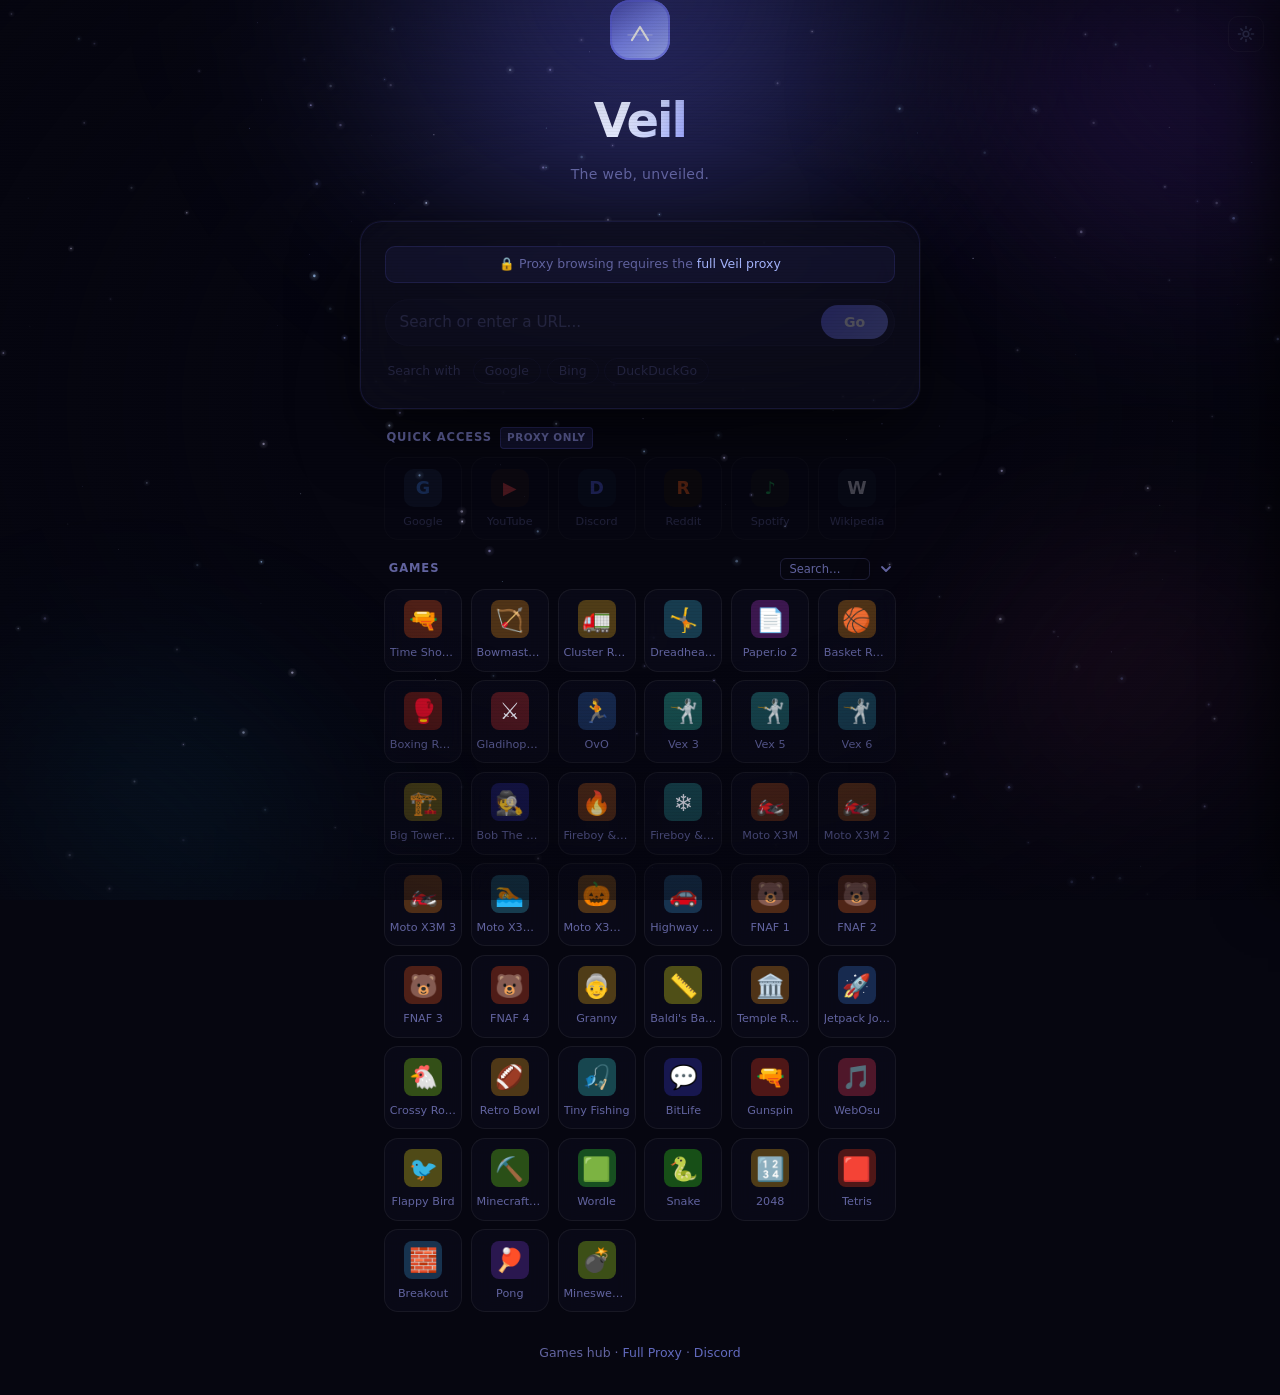
==== commit 6a106275: "Add lag reduction (performance mode) setting Disables backdrop-filter blurs, pauses aurora animation" ====
--- a/index.html
+++ b/index.html
@@ -160,6 +160,13 @@
           <span class="settings-label">Edge Darkening</span>
           <label class="toggle">
             <input type="checkbox" id="fx-vignette" checked />
+            <span class="toggle-track"></span>
+          </label>
+        </div>
+        <div class="settings-row">
+          <span class="settings-label">Lag Reduction</span>
+          <label class="toggle">
+            <input type="checkbox" id="perf-mode-toggle" />
             <span class="toggle-track"></span>
           </label>
         </div>
--- a/style.css
+++ b/style.css
@@ -54,6 +54,38 @@
 body.no-scanlines::after { content: none; }
 body.no-vignette::before  { content: none; }
 
+/* ── Lag Reduction / Performance mode ───────────────────────────────────── */
+body.perf-mode main,
+body.perf-mode #settings-overlay,
+body.perf-mode #settings-panel {
+  backdrop-filter: none !important;
+  -webkit-backdrop-filter: none !important;
+}
+body.perf-mode .aurora-blob {
+  animation-play-state: paused !important;
+  opacity: 0.35;
+}
+body.perf-mode header h1 {
+  animation: slide-up-fade 0.5s ease-out 0.2s both !important;
+}
+body.perf-mode .logo-wrap {
+  animation: none !important;
+}
+body.perf-mode .logo-wrap::before,
+body.perf-mode .logo-wrap::after {
+  animation: none !important;
+  opacity: 0 !important;
+}
+body.perf-mode .logo-mark {
+  animation: logo-entrance 0.7s cubic-bezier(0.34,1.56,0.64,1) both !important;
+}
+body.perf-mode .ql-tile {
+  transition: none !important;
+}
+body.perf-mode .ql-tile:hover {
+  transform: none !important;
+}
+
 /* ── Aurora ── */
 .aurora { position: fixed; inset: 0; overflow: hidden; pointer-events: none; z-index: -1; }
 .aurora-blob { position: absolute; border-radius: 50%; filter: blur(90px); }
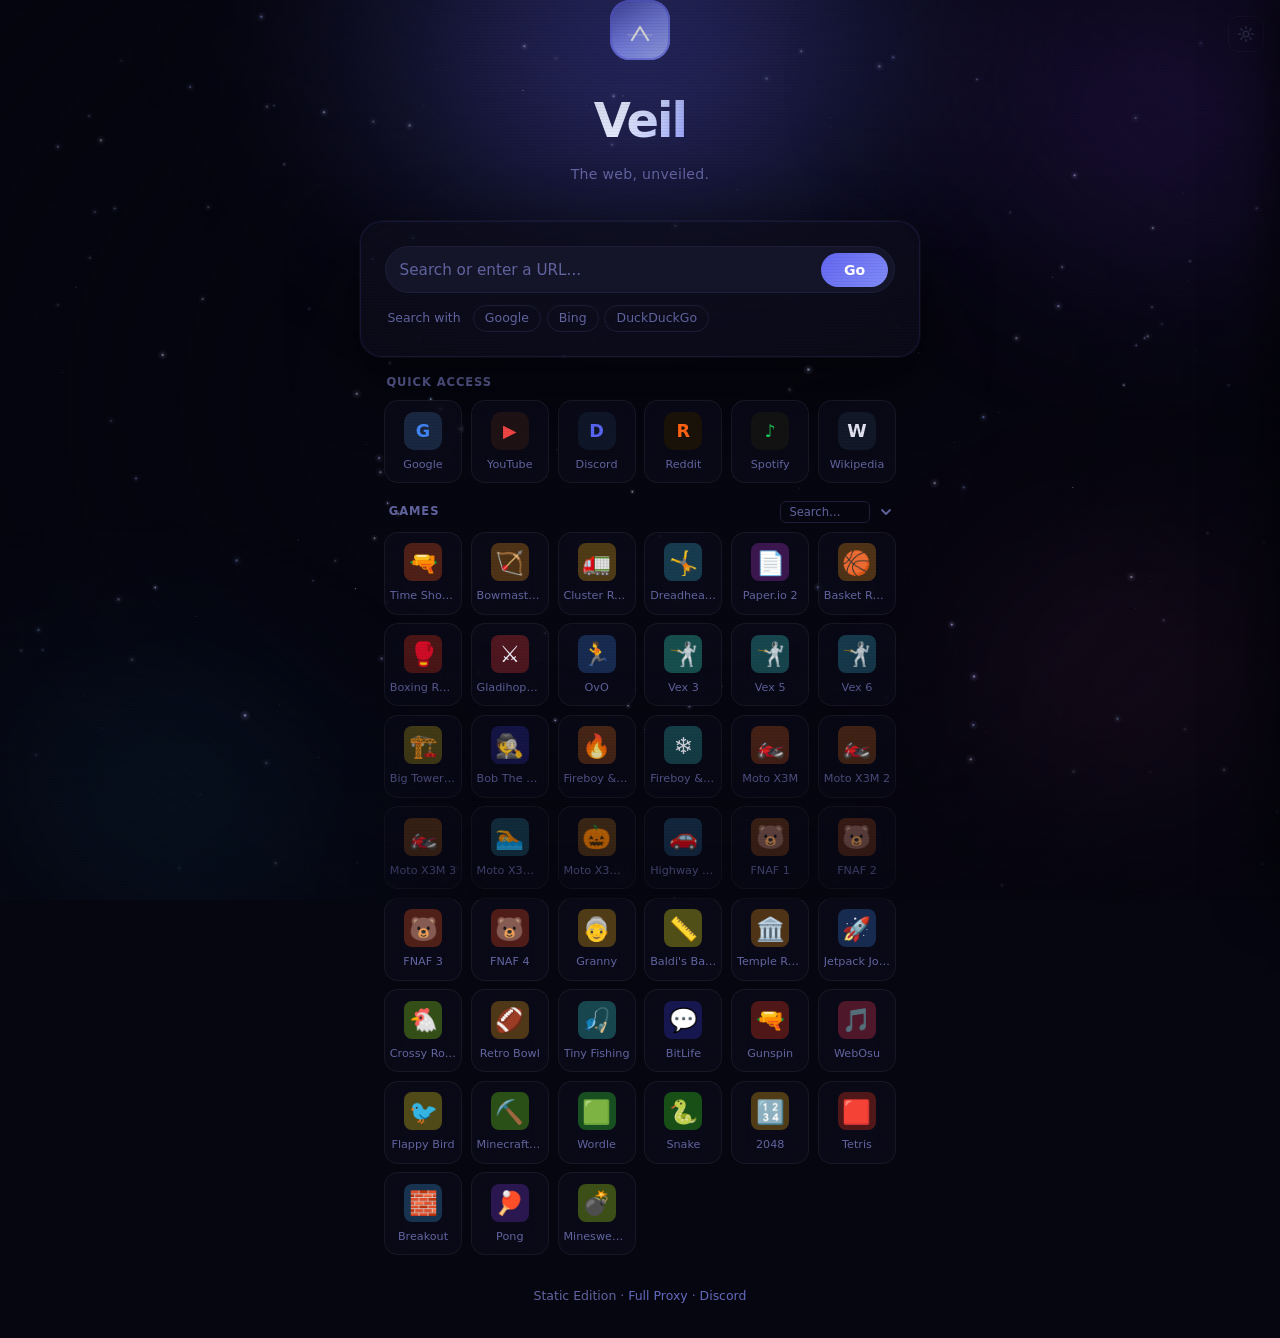
==== commit a5bfb0af: "Add Scramjet proxy — search bar, quick links, and proxy overlay all live" ====
--- a/index.html
+++ b/index.html
@@ -45,39 +45,33 @@
       <p class="subtitle">The web, unveiled.</p>
     </header>
 
-    <!-- Search card — proxy features disabled -->
+    <!-- Search card -->
     <main>
-      <div class="proxy-notice">
-        🔒 Proxy browsing requires the
-        <a href="https://veilub.mooo.com" target="_blank">full Veil proxy</a>
-      </div>
-
-      <div class="proxy-disabled" aria-hidden="true">
-        <div class="search-bar">
-          <input type="text" placeholder="Search or enter a URL..." disabled tabindex="-1" />
-          <button disabled tabindex="-1">Go</button>
-        </div>
-        <div class="engine-row">
-          <span class="engine-label">Search with</span>
-          <div class="engine-chips">
-            <label class="chip"><input type="radio" disabled /><span>Google</span></label>
-            <label class="chip"><input type="radio" disabled /><span>Bing</span></label>
-            <label class="chip"><input type="radio" disabled /><span>DuckDuckGo</span></label>
-          </div>
+      <div id="proxy-status" class="proxy-status" style="display:none;"></div>
+      <form id="proxy-search-form" class="search-bar" autocomplete="off">
+        <input type="text" id="proxy-input" placeholder="Search or enter a URL..." autocomplete="off" spellcheck="false" />
+        <button type="submit">Go</button>
+      </form>
+      <div class="engine-row">
+        <span class="engine-label">Search with</span>
+        <div class="engine-chips">
+          <label class="chip"><input type="radio" name="engine" value="google" checked /><span>Google</span></label>
+          <label class="chip"><input type="radio" name="engine" value="bing" /><span>Bing</span></label>
+          <label class="chip"><input type="radio" name="engine" value="duckduckgo" /><span>DuckDuckGo</span></label>
         </div>
       </div>
     </main>
 
-    <!-- Quick access — disabled -->
+    <!-- Quick access -->
     <section class="quick-links">
-      <div class="ql-label">Quick Access <span class="proxy-tag">Proxy only</span></div>
-      <div class="ql-grid proxy-disabled" aria-hidden="true">
-        <div class="ql-tile"><div class="ql-tile-icon" style="background:#1a2740;color:#4285f4;font-size:1.1rem;font-weight:700;">G</div><div class="ql-tile-name">Google</div></div>
-        <div class="ql-tile"><div class="ql-tile-icon" style="background:#1f1215;color:#ef4444;font-size:1.1rem;font-weight:700;">▶</div><div class="ql-tile-name">YouTube</div></div>
-        <div class="ql-tile"><div class="ql-tile-icon" style="background:#0e1628;color:#5865f2;font-size:1.1rem;font-weight:700;">D</div><div class="ql-tile-name">Discord</div></div>
-        <div class="ql-tile"><div class="ql-tile-icon" style="background:#1a1208;color:#ff6314;font-size:1.1rem;font-weight:700;">R</div><div class="ql-tile-name">Reddit</div></div>
-        <div class="ql-tile"><div class="ql-tile-icon" style="background:#121212;color:#1db954;font-size:1.1rem;font-weight:700;">♪</div><div class="ql-tile-name">Spotify</div></div>
-        <div class="ql-tile"><div class="ql-tile-icon" style="background:#111827;color:#e2e2f0;font-size:1.1rem;font-weight:700;">W</div><div class="ql-tile-name">Wikipedia</div></div>
+      <div class="ql-label">Quick Access</div>
+      <div class="ql-grid" id="ql-grid">
+        <div class="ql-tile" data-url="https://google.com"><div class="ql-tile-icon" style="background:#1a2740;color:#4285f4;font-size:1.1rem;font-weight:700;">G</div><div class="ql-tile-name">Google</div></div>
+        <div class="ql-tile" data-url="https://youtube.com"><div class="ql-tile-icon" style="background:#1f1215;color:#ef4444;font-size:1.1rem;font-weight:700;">▶</div><div class="ql-tile-name">YouTube</div></div>
+        <div class="ql-tile" data-url="https://discord.com/app"><div class="ql-tile-icon" style="background:#0e1628;color:#5865f2;font-size:1.1rem;font-weight:700;">D</div><div class="ql-tile-name">Discord</div></div>
+        <div class="ql-tile" data-url="https://reddit.com"><div class="ql-tile-icon" style="background:#1a1208;color:#ff6314;font-size:1.1rem;font-weight:700;">R</div><div class="ql-tile-name">Reddit</div></div>
+        <div class="ql-tile" data-url="https://spotify.com"><div class="ql-tile-icon" style="background:#121212;color:#1db954;font-size:1.1rem;font-weight:700;">♪</div><div class="ql-tile-name">Spotify</div></div>
+        <div class="ql-tile" data-url="https://wikipedia.org"><div class="ql-tile-icon" style="background:#111827;color:#e2e2f0;font-size:1.1rem;font-weight:700;">W</div><div class="ql-tile-name">Wikipedia</div></div>
       </div>
     </section>
 
@@ -99,10 +93,35 @@
     </section>
 
     <footer>
-      <p>Games hub &middot; <a href="https://veilub.mooo.com" target="_blank">Full Proxy</a> &middot; <a href="https://discord.gg/NScKEHkd6U" target="_blank">Discord</a></p>
+      <p>Static Edition &middot; <a href="https://veilub.mooo.com" target="_blank">Full Proxy</a> &middot; <a href="https://discord.gg/NScKEHkd6U" target="_blank">Discord</a></p>
     </footer>
 
   </div><!-- .home -->
+
+  <!-- Proxy browser overlay -->
+  <div id="proxy-overlay">
+    <div id="proxy-bar">
+      <div id="proxy-load-bar"></div>
+      <div class="proxy-nav-btns">
+        <button id="proxy-back" title="Back">
+          <svg width="14" height="14" viewBox="0 0 14 14" fill="none"><path d="M9 2L4 7l5 5" stroke="currentColor" stroke-width="1.8" stroke-linecap="round" stroke-linejoin="round"/></svg>
+        </button>
+        <button id="proxy-forward" title="Forward">
+          <svg width="14" height="14" viewBox="0 0 14 14" fill="none"><path d="M5 2l5 5-5 5" stroke="currentColor" stroke-width="1.8" stroke-linecap="round" stroke-linejoin="round"/></svg>
+        </button>
+        <button id="proxy-reload" title="Reload">
+          <svg width="14" height="14" viewBox="0 0 14 14" fill="none"><path d="M2 7a5 5 0 1 0 1-3H1m2-2v3H0" stroke="currentColor" stroke-width="1.6" stroke-linecap="round" stroke-linejoin="round"/></svg>
+        </button>
+      </div>
+      <form id="proxy-url-form" autocomplete="off">
+        <input id="proxy-url-bar" type="text" spellcheck="false" autocomplete="off" placeholder="Search or enter URL…" />
+      </form>
+      <button id="proxy-close" title="Close">
+        <svg width="14" height="14" viewBox="0 0 14 14" fill="none"><path d="M1 1l12 12M13 1L1 13" stroke="currentColor" stroke-width="1.8" stroke-linecap="round"/></svg>
+      </button>
+    </div>
+    <iframe id="proxy-frame" sandbox="allow-scripts allow-same-origin allow-forms allow-pointer-lock allow-popups allow-modals" allowfullscreen></iframe>
+  </div>
 
   <!-- Settings overlay + panel -->
   <div id="settings-overlay" aria-hidden="true"></div>
@@ -219,6 +238,9 @@
   </div>
 
   <script src="stars.js"></script>
+  <script src="scramjet/scramjet.all.js"></script>
+  <script src="baremux/index.js"></script>
+  <script src="proxy.js"></script>
   <script src="app.js"></script>
 </body>
 </html>
--- a/style.css
+++ b/style.css
@@ -677,3 +677,81 @@
   main { margin: 0 0.5rem; padding: 1.2rem; }
   .games-section, .quick-links { padding: 0 0.1rem; }
 }
+
+/* ── Proxy overlay ── */
+#proxy-overlay {
+  display: none;
+  position: fixed;
+  inset: 0;
+  z-index: 1000;
+  background: var(--bg);
+  flex-direction: column;
+}
+#proxy-overlay.open { display: flex; }
+body.proxy-open { overflow: hidden; }
+
+#proxy-bar {
+  position: relative;
+  display: flex;
+  align-items: center;
+  gap: 0.4rem;
+  padding: 0.45rem 0.55rem;
+  background: var(--surface);
+  border-bottom: 1px solid var(--border);
+  flex-shrink: 0;
+  height: 48px;
+}
+
+#proxy-load-bar {
+  position: absolute;
+  bottom: 0; left: 0;
+  height: 2px;
+  width: 0;
+  background: linear-gradient(90deg, var(--accent), var(--accent-light));
+  transition: width 0.3s;
+  border-radius: 0 2px 2px 0;
+}
+#proxy-load-bar.active { width: 70%; }
+
+.proxy-nav-btns { display: flex; gap: 2px; }
+.proxy-nav-btns button, #proxy-close {
+  background: transparent;
+  border: none;
+  color: var(--muted);
+  width: 30px; height: 30px;
+  border-radius: 6px;
+  cursor: pointer;
+  display: flex; align-items: center; justify-content: center;
+  flex-shrink: 0;
+  transition: color 0.15s, background 0.15s;
+}
+.proxy-nav-btns button:hover, #proxy-close:hover { color: var(--text); background: rgba(99,102,241,0.14); }
+
+#proxy-url-form { flex: 1; min-width: 0; }
+#proxy-url-bar {
+  width: 100%;
+  background: var(--surface2);
+  border: 1px solid var(--border);
+  border-radius: 8px;
+  color: var(--text);
+  font-size: 0.82rem;
+  font-family: inherit;
+  padding: 0.38rem 0.65rem;
+  outline: none;
+  box-sizing: border-box;
+}
+#proxy-url-bar:focus { border-color: var(--accent); }
+
+#proxy-frame { flex: 1; border: none; width: 100%; background: #000; }
+
+/* ── Proxy status msg ── */
+.proxy-status {
+  text-align: center;
+  font-size: 0.8rem;
+  color: var(--muted);
+  margin-bottom: 0.6rem;
+  padding: 0.4rem 0.75rem;
+  background: rgba(99,102,241,0.07);
+  border: 1px solid rgba(99,102,241,0.15);
+  border-radius: 10px;
+}
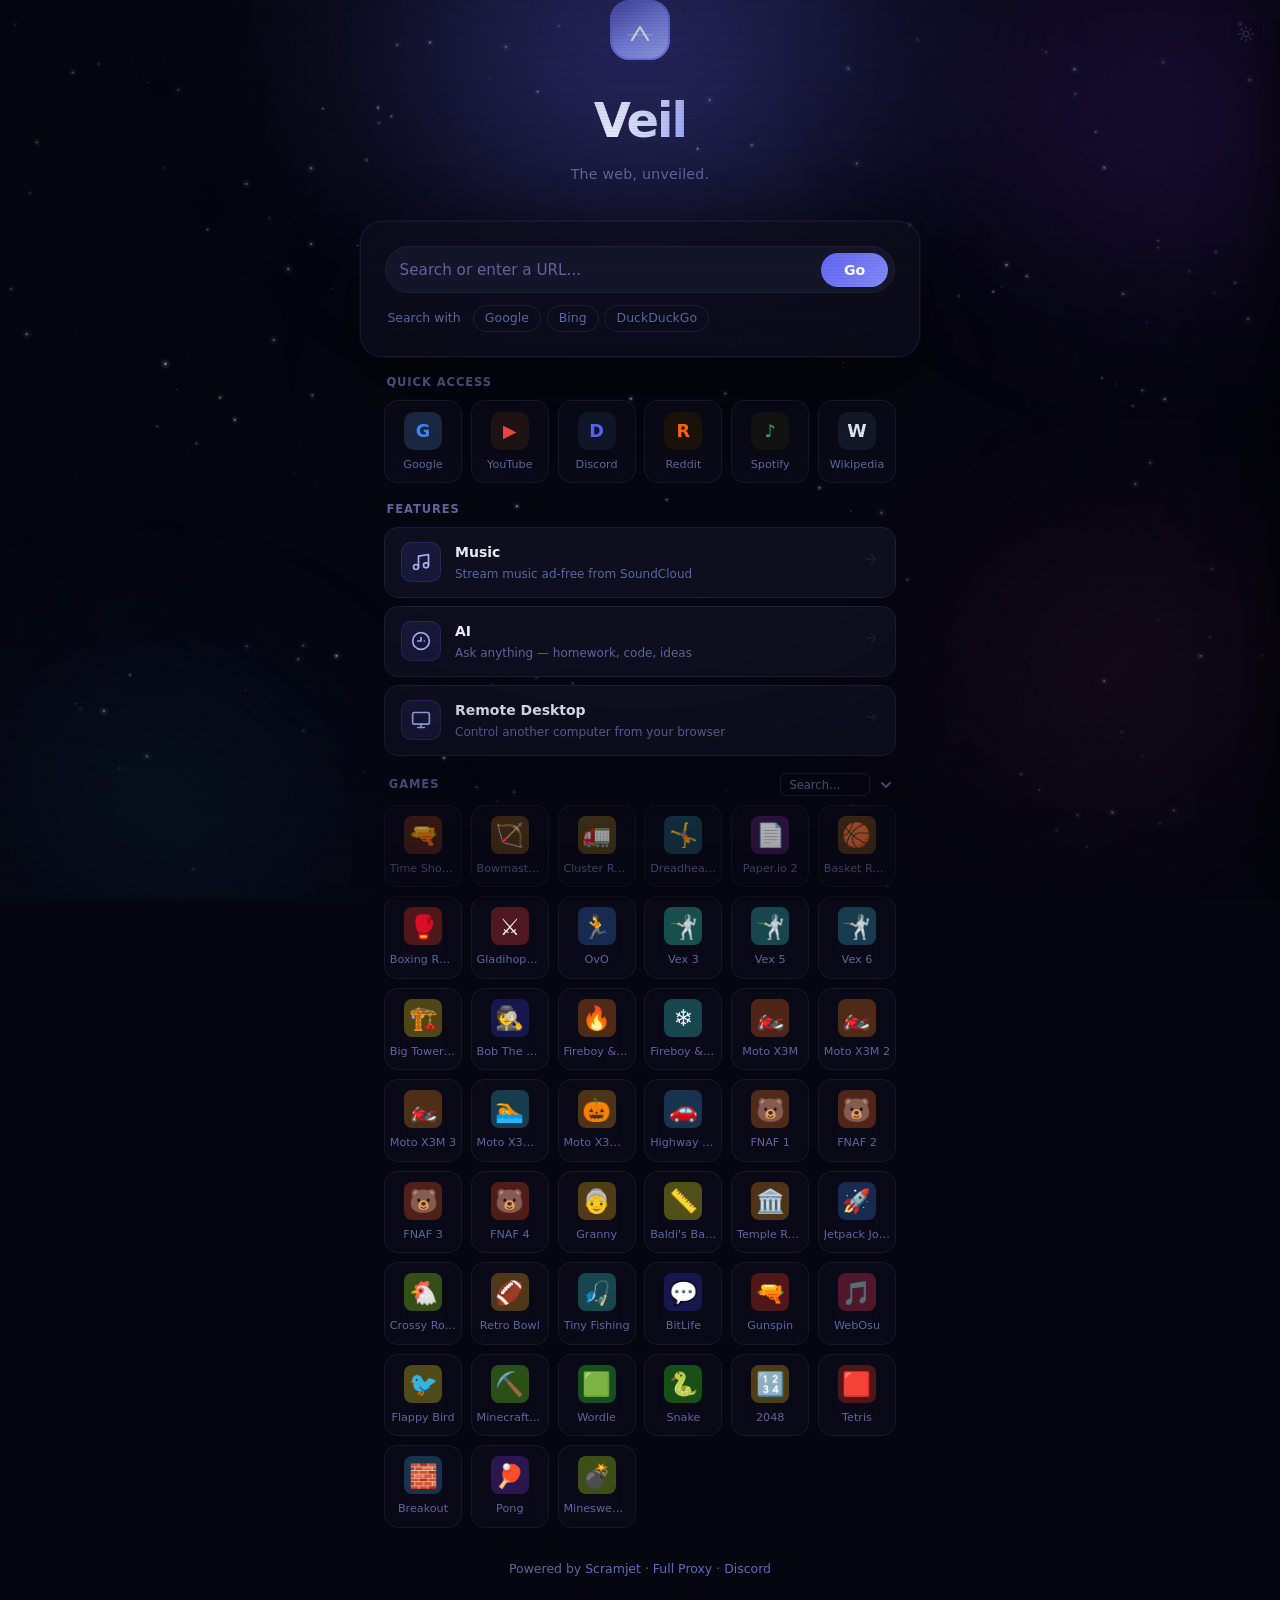
==== commit 2008f551: "Add Music, AI, and Remote Desktop features to static site" ====
--- a/index.html
+++ b/index.html
@@ -75,6 +75,43 @@
       </div>
     </section>
 
+    <!-- Feature cards -->
+    <section class="feature-cards" id="feature-cards">
+      <div class="ql-label">Features</div>
+      <div class="fc-grid">
+        <a class="fc-card" href="music.html">
+          <div class="fc-icon" style="background:rgba(99,102,241,0.12);border-color:rgba(99,102,241,0.2);color:#a5b4fc;">
+            <svg width="20" height="20" viewBox="0 0 24 24" fill="none" stroke="currentColor" stroke-width="2" stroke-linecap="round" stroke-linejoin="round"><path d="M9 18V5l12-2v13"/><circle cx="6" cy="18" r="3"/><circle cx="18" cy="16" r="3"/></svg>
+          </div>
+          <div class="fc-info">
+            <div class="fc-title">Music</div>
+            <div class="fc-desc">Stream music ad-free from SoundCloud</div>
+          </div>
+          <div class="fc-arrow"><svg width="16" height="16" viewBox="0 0 24 24" fill="none" stroke="currentColor" stroke-width="2" stroke-linecap="round" stroke-linejoin="round"><path d="M5 12h14M12 5l7 7-7 7"/></svg></div>
+        </a>
+        <a class="fc-card" href="ai.html">
+          <div class="fc-icon" style="background:rgba(99,102,241,0.12);border-color:rgba(99,102,241,0.2);color:#a5b4fc;">
+            <svg width="20" height="20" viewBox="0 0 24 24" fill="none" stroke="currentColor" stroke-width="2" stroke-linecap="round" stroke-linejoin="round"><path d="M12 2a10 10 0 0 1 10 10c0 5.52-4.48 10-10 10S2 17.52 2 12 6.48 2 12 2z"/><path d="M8 12h4M12 8v4"/><circle cx="16" cy="12" r="1" fill="currentColor" stroke="none"/></svg>
+          </div>
+          <div class="fc-info">
+            <div class="fc-title">AI</div>
+            <div class="fc-desc">Ask anything — homework, code, ideas</div>
+          </div>
+          <div class="fc-arrow"><svg width="16" height="16" viewBox="0 0 24 24" fill="none" stroke="currentColor" stroke-width="2" stroke-linecap="round" stroke-linejoin="round"><path d="M5 12h14M12 5l7 7-7 7"/></svg></div>
+        </a>
+        <a class="fc-card" href="https://veilub.mooo.com/remote" target="_blank">
+          <div class="fc-icon" style="background:rgba(99,102,241,0.12);border-color:rgba(99,102,241,0.2);color:#a5b4fc;">
+            <svg width="20" height="20" viewBox="0 0 24 24" fill="none" stroke="currentColor" stroke-width="2" stroke-linecap="round" stroke-linejoin="round"><rect x="2" y="3" width="20" height="14" rx="2"/><line x1="8" y1="21" x2="16" y2="21"/><line x1="12" y1="17" x2="12" y2="21"/></svg>
+          </div>
+          <div class="fc-info">
+            <div class="fc-title">Remote Desktop</div>
+            <div class="fc-desc">Control another computer from your browser</div>
+          </div>
+          <div class="fc-arrow"><svg width="16" height="16" viewBox="0 0 24 24" fill="none" stroke="currentColor" stroke-width="2" stroke-linecap="round" stroke-linejoin="round"><path d="M5 12h14M12 5l7 7-7 7"/></svg></div>
+        </a>
+      </div>
+    </section>
+
     <!-- Games section — fully active -->
     <section class="games-section" id="games-section">
       <div class="gs-header">
@@ -93,7 +130,7 @@
     </section>
 
     <footer>
-      <p>Static Edition &middot; <a href="https://veilub.mooo.com" target="_blank">Full Proxy</a> &middot; <a href="https://discord.gg/NScKEHkd6U" target="_blank">Discord</a></p>
+      <p>Powered by <a href="https://github.com/MercuryWorkshop/scramjet" target="_blank" rel="noopener">Scramjet</a> &middot; <a href="https://veilub.mooo.com" target="_blank">Full Proxy</a> &middot; <a href="https://discord.gg/NScKEHkd6U" target="_blank">Discord</a></p>
     </footer>
 
   </div><!-- .home -->
--- a/style.css
+++ b/style.css
@@ -392,6 +392,53 @@
   text-align: center;
 }
 
+/* ── Feature cards ── */
+.feature-cards {
+  width: 100%;
+  max-width: 520px;
+  margin: 1.1rem auto 0;
+  padding: 0 0.25rem;
+}
+.fc-grid {
+  display: flex;
+  flex-direction: column;
+  gap: 8px;
+}
+.fc-card {
+  display: flex;
+  align-items: center;
+  gap: 14px;
+  padding: 14px 16px;
+  background: var(--surface);
+  border: 1px solid var(--border);
+  border-radius: 14px;
+  text-decoration: none;
+  color: var(--text);
+  transition: border-color 0.2s, transform 0.15s, box-shadow 0.2s;
+  cursor: pointer;
+}
+.fc-card:hover {
+  border-color: rgba(99,102,241,0.5);
+  transform: translateY(-2px);
+  box-shadow: 0 8px 24px rgba(99,102,241,0.1);
+}
+.fc-card:active { transform: translateY(0); }
+.fc-icon {
+  width: 40px;
+  height: 40px;
+  border-radius: 10px;
+  display: flex;
+  align-items: center;
+  justify-content: center;
+  border: 1px solid;
+  flex-shrink: 0;
+}
+.fc-info { flex: 1; min-width: 0; }
+.fc-title { font-size: 14px; font-weight: 700; }
+.fc-desc { font-size: 12px; color: var(--muted); margin-top: 2px; }
+.fc-arrow { color: var(--border); transition: color 0.2s, transform 0.2s; flex-shrink: 0; }
+.fc-card:hover .fc-arrow { color: var(--accent-lighter); transform: translateX(3px); }
+
 /* ── Games section ── */
 .games-section {
   width: 100%;
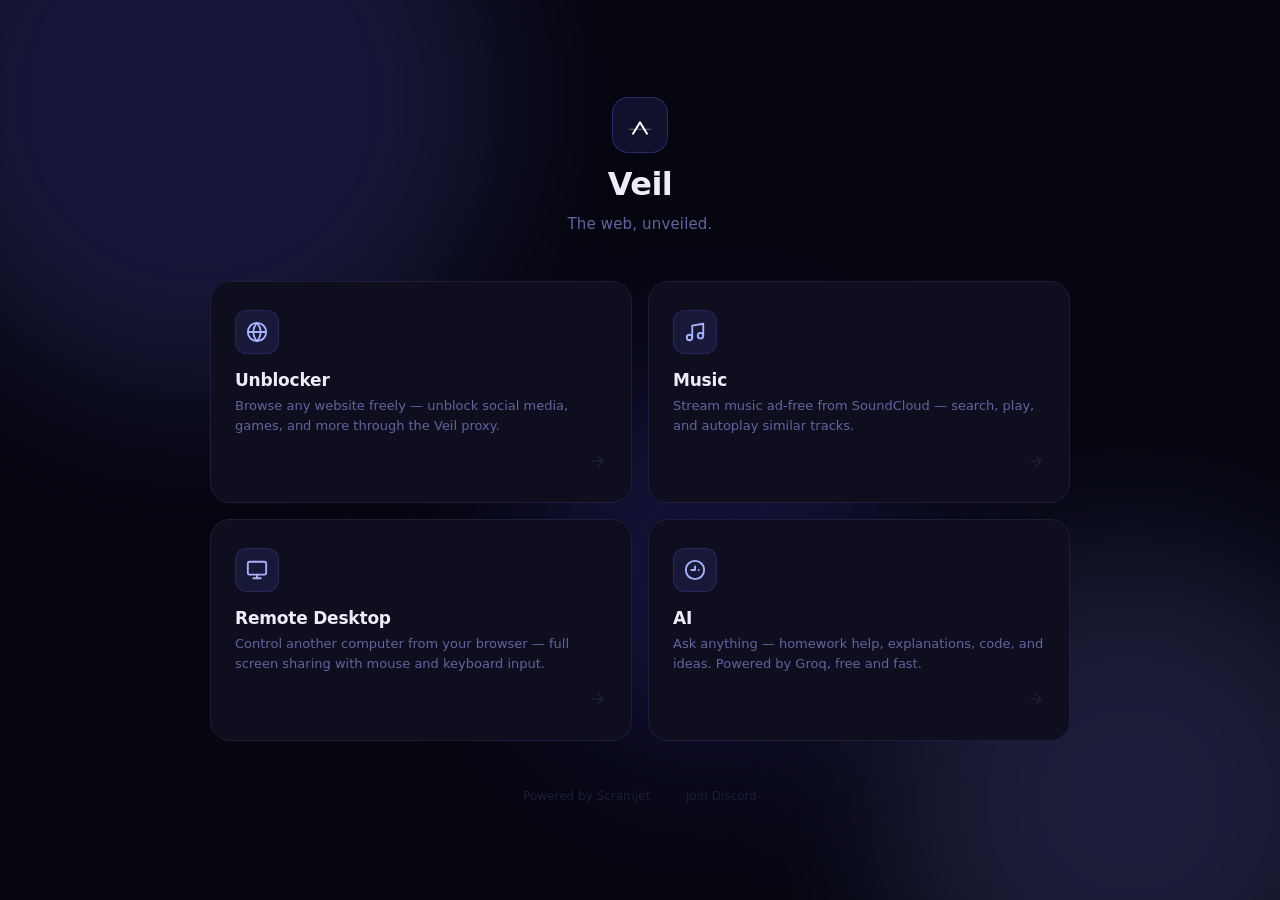
==== commit 64734aa8: "Add launcher page matching main Veil style, use relative paths for portability" ====
--- a/index.html
+++ b/index.html
@@ -1,283 +1,296 @@
 <!DOCTYPE html>
 <html lang="en">
 <head>
-  <meta charset="UTF-8" />
-  <meta name="viewport" content="width=device-width, initial-scale=1.0" />
+  <meta charset="UTF-8">
+  <meta name="viewport" content="width=device-width, initial-scale=1.0">
   <title>Veil</title>
   <link rel="icon" id="favicon" href="data:image/svg+xml,%3Csvg xmlns='http://www.w3.org/2000/svg' viewBox='0 0 32 32'%3E%3Crect width='32' height='32' rx='8' fill='%236366f1'/%3E%3Cline x1='4' y1='21' x2='28' y2='21' stroke='rgba(255,255,255,0.3)' stroke-width='1.5' stroke-linecap='round'/%3E%3Cpath d='M8 26 L16 13 L24 26' stroke='white' stroke-width='2.2' stroke-linecap='round' stroke-linejoin='round'/%3E%3C/svg%3E" />
-  <link rel="stylesheet" href="style.css" />
+  <style>
+    *, *::before, *::after { box-sizing: border-box; margin: 0; padding: 0; }
+
+    :root {
+      --bg:             #060610;
+      --surface:        #0e0e1e;
+      --surface2:       #15152a;
+      --border:         #1e1e38;
+      --text:           #ecedf8;
+      --muted:          #6264a0;
+      --accent:         #6366f1;
+      --accent-light:   #818cf8;
+      --accent-lighter: #a5b4fc;
+    }
+
+    html, body {
+      height: 100%;
+      font-family: ui-rounded, -apple-system, BlinkMacSystemFont, "Segoe UI", system-ui, sans-serif;
+      background: var(--bg);
+      color: var(--text);
+      -webkit-font-smoothing: antialiased;
+    }
+
+    body {
+      display: flex;
+      flex-direction: column;
+      align-items: center;
+      justify-content: center;
+      min-height: 100vh;
+      padding: 40px 20px;
+      gap: 48px;
+    }
+
+    /* ── Aurora blobs ─────────────────────────────────── */
+    .aurora {
+      position: fixed;
+      inset: 0;
+      pointer-events: none;
+      z-index: 0;
+      overflow: hidden;
+    }
+    .aurora-blob {
+      position: absolute;
+      border-radius: 50%;
+      filter: blur(80px);
+      opacity: 0.18;
+      animation: drift 18s ease-in-out infinite alternate;
+    }
+    .b1 { width: 600px; height: 600px; background: #6366f1; top: -200px; left: -100px; animation-duration: 20s; }
+    .b2 { width: 500px; height: 500px; background: #818cf8; bottom: -150px; right: -100px; animation-duration: 26s; animation-delay: -8s; }
+    .b3 { width: 400px; height: 400px; background: #4f46e5; top: 40%; left: 40%; animation-duration: 22s; animation-delay: -4s; }
+    @keyframes drift { from { transform: translate(0,0) scale(1); } to { transform: translate(40px, 30px) scale(1.08); } }
+
+    /* ── Content ──────────────────────────────────────── */
+    .content { position: relative; z-index: 1; display: flex; flex-direction: column; align-items: center; gap: 48px; width: 100%; max-width: 860px; }
+
+    /* ── Logo ─────────────────────────────────────────── */
+    .logo {
+      display: flex;
+      flex-direction: column;
+      align-items: center;
+      gap: 12px;
+    }
+    .logo-mark {
+      width: 56px;
+      height: 56px;
+      background: rgba(99,102,241,0.12);
+      border: 1px solid rgba(99,102,241,0.3);
+      border-radius: 16px;
+      display: flex;
+      align-items: center;
+      justify-content: center;
+    }
+    .logo-title {
+      font-size: 32px;
+      font-weight: 800;
+      letter-spacing: -0.5px;
+      color: var(--text);
+    }
+    .logo-sub {
+      font-size: 15px;
+      color: var(--muted);
+      letter-spacing: 0.01em;
+    }
+
+    /* ── Cards ────────────────────────────────────────── */
+    .cards {
+      display: grid;
+      grid-template-columns: repeat(2, 1fr);
+      gap: 16px;
+      width: 100%;
+    }
+    @media (max-width: 540px) {
+      .cards { grid-template-columns: 1fr; }
+    }
+
+    .card {
+      background: var(--surface);
+      border: 1px solid var(--border);
+      border-radius: 20px;
+      padding: 28px 24px;
+      text-decoration: none;
+      color: var(--text);
+      display: flex;
+      flex-direction: column;
+      gap: 16px;
+      transition: border-color 0.2s, transform 0.15s, box-shadow 0.2s;
+      cursor: pointer;
+      position: relative;
+      overflow: hidden;
+    }
+    .card::before {
+      content: "";
+      position: absolute;
+      inset: 0;
+      background: linear-gradient(135deg, rgba(99,102,241,0.06) 0%, transparent 60%);
+      opacity: 0;
+      transition: opacity 0.2s;
+    }
+    .card:hover {
+      border-color: rgba(99,102,241,0.5);
+      transform: translateY(-3px);
+      box-shadow: 0 16px 40px rgba(99,102,241,0.12);
+    }
+    .card:hover::before { opacity: 1; }
+    .card:active { transform: translateY(-1px); }
+
+    .card-icon {
+      width: 44px;
+      height: 44px;
+      border-radius: 12px;
+      display: flex;
+      align-items: center;
+      justify-content: center;
+      background: rgba(99,102,241,0.12);
+      border: 1px solid rgba(99,102,241,0.2);
+      color: var(--accent-lighter);
+      flex-shrink: 0;
+    }
+    .card-body { flex: 1; }
+    .card-title {
+      font-size: 17px;
+      font-weight: 700;
+      color: var(--text);
+      margin-bottom: 6px;
+      letter-spacing: -0.2px;
+    }
+    .card-desc {
+      font-size: 13px;
+      color: var(--muted);
+      line-height: 1.55;
+    }
+    .card-arrow {
+      align-self: flex-end;
+      color: var(--border);
+      transition: color 0.2s, transform 0.2s;
+    }
+    .card:hover .card-arrow { color: var(--accent-lighter); transform: translateX(3px); }
+
+    /* ── Footer ───────────────────────────────────────── */
+    .footer {
+      position: relative;
+      z-index: 1;
+      font-size: 12px;
+      color: var(--border);
+      display: flex;
+      gap: 16px;
+      align-items: center;
+    }
+    .footer a { color: var(--border); text-decoration: none; transition: color 0.15s; }
+    .footer a:hover { color: var(--muted); }
+    .footer-sep { opacity: 0.5; }
+  </style>
 </head>
 <body>
 
-  <!-- Aurora background -->
-  <div class="aurora" aria-hidden="true">
-    <div class="aurora-blob b1"></div>
-    <div class="aurora-blob b2"></div>
-    <div class="aurora-blob b3"></div>
-    <div class="aurora-blob b4"></div>
+<div class="aurora" aria-hidden="true">
+  <div class="aurora-blob b1"></div>
+  <div class="aurora-blob b2"></div>
+  <div class="aurora-blob b3"></div>
+</div>
+
+<div class="content">
+
+  <div class="logo">
+    <div class="logo-mark">
+      <svg width="28" height="28" viewBox="0 0 32 32" fill="none">
+        <line x1="4" y1="21" x2="28" y2="21" stroke="rgba(255,255,255,0.3)" stroke-width="1.5" stroke-linecap="round"/>
+        <path d="M8 26 L16 13 L24 26" stroke="white" stroke-width="2.2" stroke-linecap="round" stroke-linejoin="round"/>
+      </svg>
+    </div>
+    <div class="logo-title">Veil</div>
+    <div class="logo-sub">The web, unveiled.</div>
   </div>
-  <canvas id="veil-stars" aria-hidden="true"></canvas>
-  <div id="cursor-glow" aria-hidden="true"></div>
-
-  <!-- Home screen -->
-  <div class="home">
-
-    <!-- Settings gear -->
-    <button class="settings-gear" id="btn-settings" title="Settings" aria-label="Open settings">
-      <svg width="18" height="18" viewBox="0 0 18 18" fill="none">
-        <circle cx="9" cy="9" r="2.8" stroke="currentColor" stroke-width="1.6"/>
-        <path d="M9 1.5v2M9 14.5v2M1.5 9h2M14.5 9h2M3.9 3.9l1.4 1.4M12.7 12.7l1.4 1.4M3.9 14.1l1.4-1.4M12.7 5.3l1.4-1.4"
-              stroke="currentColor" stroke-width="1.6" stroke-linecap="round"/>
-      </svg>
-    </button>
-
-    <!-- Header -->
-    <header>
-      <div class="logo-wrap" aria-hidden="true">
-        <div class="logo-mark">
-          <svg class="logo-svg" viewBox="0 0 32 32" fill="none">
-            <line x1="4" y1="21" x2="28" y2="21" stroke="rgba(255,255,255,0.28)" stroke-width="1.5" stroke-linecap="round"/>
-            <path d="M8 26 L16 13 L24 26" stroke="white" stroke-width="2.2" stroke-linecap="round" stroke-linejoin="round"/>
-          </svg>
-        </div>
-      </div>
-      <h1>Veil</h1>
-      <p class="subtitle">The web, unveiled.</p>
-    </header>
-
-    <!-- Search card -->
-    <main>
-      <div id="proxy-status" class="proxy-status" style="display:none;"></div>
-      <form id="proxy-search-form" class="search-bar" autocomplete="off">
-        <input type="text" id="proxy-input" placeholder="Search or enter a URL..." autocomplete="off" spellcheck="false" />
-        <button type="submit">Go</button>
-      </form>
-      <div class="engine-row">
-        <span class="engine-label">Search with</span>
-        <div class="engine-chips">
-          <label class="chip"><input type="radio" name="engine" value="google" checked /><span>Google</span></label>
-          <label class="chip"><input type="radio" name="engine" value="bing" /><span>Bing</span></label>
-          <label class="chip"><input type="radio" name="engine" value="duckduckgo" /><span>DuckDuckGo</span></label>
-        </div>
-      </div>
-    </main>
-
-    <!-- Quick access -->
-    <section class="quick-links">
-      <div class="ql-label">Quick Access</div>
-      <div class="ql-grid" id="ql-grid">
-        <div class="ql-tile" data-url="https://google.com"><div class="ql-tile-icon" style="background:#1a2740;color:#4285f4;font-size:1.1rem;font-weight:700;">G</div><div class="ql-tile-name">Google</div></div>
-        <div class="ql-tile" data-url="https://youtube.com"><div class="ql-tile-icon" style="background:#1f1215;color:#ef4444;font-size:1.1rem;font-weight:700;">▶</div><div class="ql-tile-name">YouTube</div></div>
-        <div class="ql-tile" data-url="https://discord.com/app"><div class="ql-tile-icon" style="background:#0e1628;color:#5865f2;font-size:1.1rem;font-weight:700;">D</div><div class="ql-tile-name">Discord</div></div>
-        <div class="ql-tile" data-url="https://reddit.com"><div class="ql-tile-icon" style="background:#1a1208;color:#ff6314;font-size:1.1rem;font-weight:700;">R</div><div class="ql-tile-name">Reddit</div></div>
-        <div class="ql-tile" data-url="https://spotify.com"><div class="ql-tile-icon" style="background:#121212;color:#1db954;font-size:1.1rem;font-weight:700;">♪</div><div class="ql-tile-name">Spotify</div></div>
-        <div class="ql-tile" data-url="https://wikipedia.org"><div class="ql-tile-icon" style="background:#111827;color:#e2e2f0;font-size:1.1rem;font-weight:700;">W</div><div class="ql-tile-name">Wikipedia</div></div>
-      </div>
-    </section>
-
-    <!-- Feature cards -->
-    <section class="feature-cards" id="feature-cards">
-      <div class="ql-label">Features</div>
-      <div class="fc-grid">
-        <a class="fc-card" href="music.html">
-          <div class="fc-icon" style="background:rgba(99,102,241,0.12);border-color:rgba(99,102,241,0.2);color:#a5b4fc;">
-            <svg width="20" height="20" viewBox="0 0 24 24" fill="none" stroke="currentColor" stroke-width="2" stroke-linecap="round" stroke-linejoin="round"><path d="M9 18V5l12-2v13"/><circle cx="6" cy="18" r="3"/><circle cx="18" cy="16" r="3"/></svg>
-          </div>
-          <div class="fc-info">
-            <div class="fc-title">Music</div>
-            <div class="fc-desc">Stream music ad-free from SoundCloud</div>
-          </div>
-          <div class="fc-arrow"><svg width="16" height="16" viewBox="0 0 24 24" fill="none" stroke="currentColor" stroke-width="2" stroke-linecap="round" stroke-linejoin="round"><path d="M5 12h14M12 5l7 7-7 7"/></svg></div>
-        </a>
-        <a class="fc-card" href="ai.html">
-          <div class="fc-icon" style="background:rgba(99,102,241,0.12);border-color:rgba(99,102,241,0.2);color:#a5b4fc;">
-            <svg width="20" height="20" viewBox="0 0 24 24" fill="none" stroke="currentColor" stroke-width="2" stroke-linecap="round" stroke-linejoin="round"><path d="M12 2a10 10 0 0 1 10 10c0 5.52-4.48 10-10 10S2 17.52 2 12 6.48 2 12 2z"/><path d="M8 12h4M12 8v4"/><circle cx="16" cy="12" r="1" fill="currentColor" stroke="none"/></svg>
-          </div>
-          <div class="fc-info">
-            <div class="fc-title">AI</div>
-            <div class="fc-desc">Ask anything — homework, code, ideas</div>
-          </div>
-          <div class="fc-arrow"><svg width="16" height="16" viewBox="0 0 24 24" fill="none" stroke="currentColor" stroke-width="2" stroke-linecap="round" stroke-linejoin="round"><path d="M5 12h14M12 5l7 7-7 7"/></svg></div>
-        </a>
-        <a class="fc-card" href="https://veilub.mooo.com/remote" target="_blank">
-          <div class="fc-icon" style="background:rgba(99,102,241,0.12);border-color:rgba(99,102,241,0.2);color:#a5b4fc;">
-            <svg width="20" height="20" viewBox="0 0 24 24" fill="none" stroke="currentColor" stroke-width="2" stroke-linecap="round" stroke-linejoin="round"><rect x="2" y="3" width="20" height="14" rx="2"/><line x1="8" y1="21" x2="16" y2="21"/><line x1="12" y1="17" x2="12" y2="21"/></svg>
-          </div>
-          <div class="fc-info">
-            <div class="fc-title">Remote Desktop</div>
-            <div class="fc-desc">Control another computer from your browser</div>
-          </div>
-          <div class="fc-arrow"><svg width="16" height="16" viewBox="0 0 24 24" fill="none" stroke="currentColor" stroke-width="2" stroke-linecap="round" stroke-linejoin="round"><path d="M5 12h14M12 5l7 7-7 7"/></svg></div>
-        </a>
-      </div>
-    </section>
-
-    <!-- Games section — fully active -->
-    <section class="games-section" id="games-section">
-      <div class="gs-header">
-        <div class="ql-label" style="margin:0">Games</div>
-        <div class="gs-header-right">
-          <input type="text" id="gs-search" class="gs-search" placeholder="Search…" autocomplete="off" spellcheck="false" />
-          <button class="gs-icon-btn gs-toggle" id="gs-toggle" title="Collapse games">
-            <svg width="12" height="12" viewBox="0 0 12 12" fill="none">
-              <path d="M2 4L6 8L10 4" stroke="currentColor" stroke-width="1.8" stroke-linecap="round" stroke-linejoin="round"/>
-            </svg>
-          </button>
-        </div>
-      </div>
-      <div class="gs-grid" id="gs-grid"></div>
-      <div class="gs-no-results" id="gs-no-results" style="display:none">No games found.</div>
-    </section>
-
-    <footer>
-      <p>Powered by <a href="https://github.com/MercuryWorkshop/scramjet" target="_blank" rel="noopener">Scramjet</a> &middot; <a href="https://veilub.mooo.com" target="_blank">Full Proxy</a> &middot; <a href="https://discord.gg/NScKEHkd6U" target="_blank">Discord</a></p>
-    </footer>
-
-  </div><!-- .home -->
-
-  <!-- Proxy browser overlay -->
-  <div id="proxy-overlay">
-    <div id="proxy-bar">
-      <div id="proxy-load-bar"></div>
-      <div class="proxy-nav-btns">
-        <button id="proxy-back" title="Back">
-          <svg width="14" height="14" viewBox="0 0 14 14" fill="none"><path d="M9 2L4 7l5 5" stroke="currentColor" stroke-width="1.8" stroke-linecap="round" stroke-linejoin="round"/></svg>
-        </button>
-        <button id="proxy-forward" title="Forward">
-          <svg width="14" height="14" viewBox="0 0 14 14" fill="none"><path d="M5 2l5 5-5 5" stroke="currentColor" stroke-width="1.8" stroke-linecap="round" stroke-linejoin="round"/></svg>
-        </button>
-        <button id="proxy-reload" title="Reload">
-          <svg width="14" height="14" viewBox="0 0 14 14" fill="none"><path d="M2 7a5 5 0 1 0 1-3H1m2-2v3H0" stroke="currentColor" stroke-width="1.6" stroke-linecap="round" stroke-linejoin="round"/></svg>
-        </button>
-      </div>
-      <form id="proxy-url-form" autocomplete="off">
-        <input id="proxy-url-bar" type="text" spellcheck="false" autocomplete="off" placeholder="Search or enter URL…" />
-      </form>
-      <button id="proxy-close" title="Close">
-        <svg width="14" height="14" viewBox="0 0 14 14" fill="none"><path d="M1 1l12 12M13 1L1 13" stroke="currentColor" stroke-width="1.8" stroke-linecap="round"/></svg>
-      </button>
-    </div>
-    <iframe id="proxy-frame" sandbox="allow-scripts allow-same-origin allow-forms allow-pointer-lock allow-popups allow-modals" allowfullscreen></iframe>
+
+  <div class="cards">
+
+    <!-- Unblocker -->
+    <a class="card" href="go.html">
+      <div class="card-icon">
+        <svg width="22" height="22" viewBox="0 0 24 24" fill="none" stroke="currentColor" stroke-width="2" stroke-linecap="round" stroke-linejoin="round">
+          <circle cx="12" cy="12" r="10"/>
+          <line x1="2" y1="12" x2="22" y2="12"/>
+          <path d="M12 2a15.3 15.3 0 0 1 4 10 15.3 15.3 0 0 1-4 10 15.3 15.3 0 0 1-4-10 15.3 15.3 0 0 1 4-10z"/>
+        </svg>
+      </div>
+      <div class="card-body">
+        <div class="card-title">Unblocker</div>
+        <div class="card-desc">Browse any website freely — unblock social media, games, and more through the Veil proxy.</div>
+      </div>
+      <div class="card-arrow">
+        <svg width="18" height="18" viewBox="0 0 24 24" fill="none" stroke="currentColor" stroke-width="2" stroke-linecap="round" stroke-linejoin="round">
+          <path d="M5 12h14M12 5l7 7-7 7"/>
+        </svg>
+      </div>
+    </a>
+
+    <!-- Music -->
+    <a class="card" href="music.html">
+      <div class="card-icon">
+        <svg width="22" height="22" viewBox="0 0 24 24" fill="none" stroke="currentColor" stroke-width="2" stroke-linecap="round" stroke-linejoin="round">
+          <path d="M9 18V5l12-2v13"/>
+          <circle cx="6" cy="18" r="3"/>
+          <circle cx="18" cy="16" r="3"/>
+        </svg>
+      </div>
+      <div class="card-body">
+        <div class="card-title">Music</div>
+        <div class="card-desc">Stream music ad-free from SoundCloud — search, play, and autoplay similar tracks.</div>
+      </div>
+      <div class="card-arrow">
+        <svg width="18" height="18" viewBox="0 0 24 24" fill="none" stroke="currentColor" stroke-width="2" stroke-linecap="round" stroke-linejoin="round">
+          <path d="M5 12h14M12 5l7 7-7 7"/>
+        </svg>
+      </div>
+    </a>
+
+    <!-- Remote Desktop -->
+    <a class="card" href="https://veilub.mooo.com/remote" target="_blank">
+      <div class="card-icon">
+        <svg width="22" height="22" viewBox="0 0 24 24" fill="none" stroke="currentColor" stroke-width="2" stroke-linecap="round" stroke-linejoin="round">
+          <rect x="2" y="3" width="20" height="14" rx="2"/>
+          <line x1="8" y1="21" x2="16" y2="21"/>
+          <line x1="12" y1="17" x2="12" y2="21"/>
+        </svg>
+      </div>
+      <div class="card-body">
+        <div class="card-title">Remote Desktop</div>
+        <div class="card-desc">Control another computer from your browser — full screen sharing with mouse and keyboard input.</div>
+      </div>
+      <div class="card-arrow">
+        <svg width="18" height="18" viewBox="0 0 24 24" fill="none" stroke="currentColor" stroke-width="2" stroke-linecap="round" stroke-linejoin="round">
+          <path d="M5 12h14M12 5l7 7-7 7"/>
+        </svg>
+      </div>
+    </a>
+
+    <!-- AI -->
+    <a class="card" href="ai.html">
+      <div class="card-icon">
+        <svg width="22" height="22" viewBox="0 0 24 24" fill="none" stroke="currentColor" stroke-width="2" stroke-linecap="round" stroke-linejoin="round">
+          <path d="M12 2a10 10 0 0 1 10 10c0 5.52-4.48 10-10 10S2 17.52 2 12 6.48 2 12 2z"/>
+          <path d="M8 12h4M12 8v4"/>
+          <circle cx="16" cy="12" r="1" fill="currentColor" stroke="none"/>
+        </svg>
+      </div>
+      <div class="card-body">
+        <div class="card-title">AI</div>
+        <div class="card-desc">Ask anything — homework help, explanations, code, and ideas. Powered by Groq, free and fast.</div>
+      </div>
+      <div class="card-arrow">
+        <svg width="18" height="18" viewBox="0 0 24 24" fill="none" stroke="currentColor" stroke-width="2" stroke-linecap="round" stroke-linejoin="round">
+          <path d="M5 12h14M12 5l7 7-7 7"/>
+        </svg>
+      </div>
+    </a>
+
   </div>
 
-  <!-- Settings overlay + panel -->
-  <div id="settings-overlay" aria-hidden="true"></div>
-  <div id="settings-panel" role="dialog" aria-label="Settings" aria-hidden="true">
-    <div class="settings-header">
-      <span class="settings-title">Settings</span>
-      <button class="settings-close" id="btn-settings-close" aria-label="Close">&times;</button>
-    </div>
-    <div class="settings-body">
-
-      <!-- Tab Cloak -->
-      <section class="settings-section">
-        <div class="settings-section-title">Tab Cloak</div>
-        <p class="settings-section-desc">Disguise this tab from onlookers.</p>
-        <div class="settings-row">
-          <label class="settings-label" for="cloak-preset">Preset</label>
-          <select id="cloak-preset" class="settings-select">
-            <option value="none">None (Veil)</option>
-            <option value="classroom">Google Classroom</option>
-            <option value="docs">Google Docs</option>
-            <option value="slides">Google Slides</option>
-            <option value="khan">Khan Academy</option>
-            <option value="desmos">Desmos</option>
-          </select>
-        </div>
-      </section>
-
-      <!-- Panic Key -->
-      <section class="settings-section">
-        <div class="settings-section-title">Panic Key</div>
-        <p class="settings-section-desc">Press <kbd>Alt+X</kbd> to instantly redirect away.</p>
-        <div class="settings-row">
-          <label class="settings-label" for="panic-url">Navigate to</label>
-          <select id="panic-url" class="settings-select">
-            <option value="classroom">Google Classroom</option>
-            <option value="google">Google</option>
-            <option value="desmos">Desmos</option>
-            <option value="gmail">Gmail</option>
-            <option value="khan">Khan Academy</option>
-          </select>
-        </div>
-      </section>
-
-      <!-- Appearance -->
-      <section class="settings-section">
-        <div class="settings-section-title">Appearance</div>
-        <div class="settings-row">
-          <span class="settings-label">CRT Scanlines</span>
-          <label class="toggle">
-            <input type="checkbox" id="fx-scanlines" checked />
-            <span class="toggle-track"></span>
-          </label>
-        </div>
-        <div class="settings-row">
-          <span class="settings-label">Edge Darkening</span>
-          <label class="toggle">
-            <input type="checkbox" id="fx-vignette" checked />
-            <span class="toggle-track"></span>
-          </label>
-        </div>
-        <div class="settings-row">
-          <span class="settings-label">Lag Reduction</span>
-          <label class="toggle">
-            <input type="checkbox" id="perf-mode-toggle" />
-            <span class="toggle-track"></span>
-          </label>
-        </div>
-      </section>
-
-      <!-- Proxy-only features -->
-      <section class="settings-section">
-        <div class="settings-section-title" style="opacity:0.4">Proxy Features</div>
-        <p class="settings-section-desc">These require the full Veil proxy.</p>
-        <div class="proxy-disabled" aria-hidden="true">
-          <div class="settings-row">
-            <span class="settings-label">Save History</span>
-            <label class="toggle"><input type="checkbox" disabled /><span class="toggle-track"></span></label>
-          </div>
-          <div class="settings-row">
-            <span class="settings-label">Bookmarks</span>
-            <label class="toggle"><input type="checkbox" disabled /><span class="toggle-track"></span></label>
-          </div>
-          <div class="settings-row">
-            <span class="settings-label">Custom Theme</span>
-            <label class="toggle"><input type="checkbox" disabled /><span class="toggle-track"></span></label>
-          </div>
-        </div>
-        <div style="margin-top:0.75rem;">
-          <a href="https://veilub.mooo.com" target="_blank" class="settings-btn-link">Get Full Proxy →</a>
-        </div>
-      </section>
-
-    </div>
-  </div>
-
-  <!-- Game overlay -->
-  <div class="game-overlay" id="gameOverlay">
-    <div class="game-bar">
-      <span class="game-bar-title" id="gameBarTitle">Game</span>
-      <div class="game-bar-actions">
-        <button id="fullscreenBtn" title="Fullscreen">
-          <svg width="13" height="13" viewBox="0 0 14 14" fill="none">
-            <path d="M1 4V1h3M10 1h3v3M13 10v3h-3M4 13H1v-3" stroke="currentColor" stroke-width="1.6" stroke-linecap="round" stroke-linejoin="round"/>
-          </svg>
-        </button>
-        <button id="closeGame" title="Close">
-          <svg width="13" height="13" viewBox="0 0 14 14" fill="none">
-            <path d="M1 1l12 12M13 1L1 13" stroke="currentColor" stroke-width="1.6" stroke-linecap="round"/>
-          </svg>
-        </button>
-      </div>
-    </div>
-    <iframe id="gameFrame" sandbox="allow-scripts allow-same-origin allow-forms allow-pointer-lock allow-popups" allowfullscreen></iframe>
-  </div>
-
-  <script src="stars.js"></script>
-  <script src="scramjet/scramjet.all.js"></script>
-  <script src="baremux/index.js"></script>
-  <script src="proxy.js"></script>
-  <script src="app.js"></script>
+</div>
+
+<div class="footer">
+  <span>Powered by <a href="https://github.com/MercuryWorkshop/scramjet" target="_blank" rel="noopener">Scramjet</a></span>
+  <span class="footer-sep">&middot;</span>
+  <a href="https://discord.gg/NScKEHkd6U" target="_blank" rel="noopener">Join Discord</a>
+</div>
+
 </body>
 </html>
